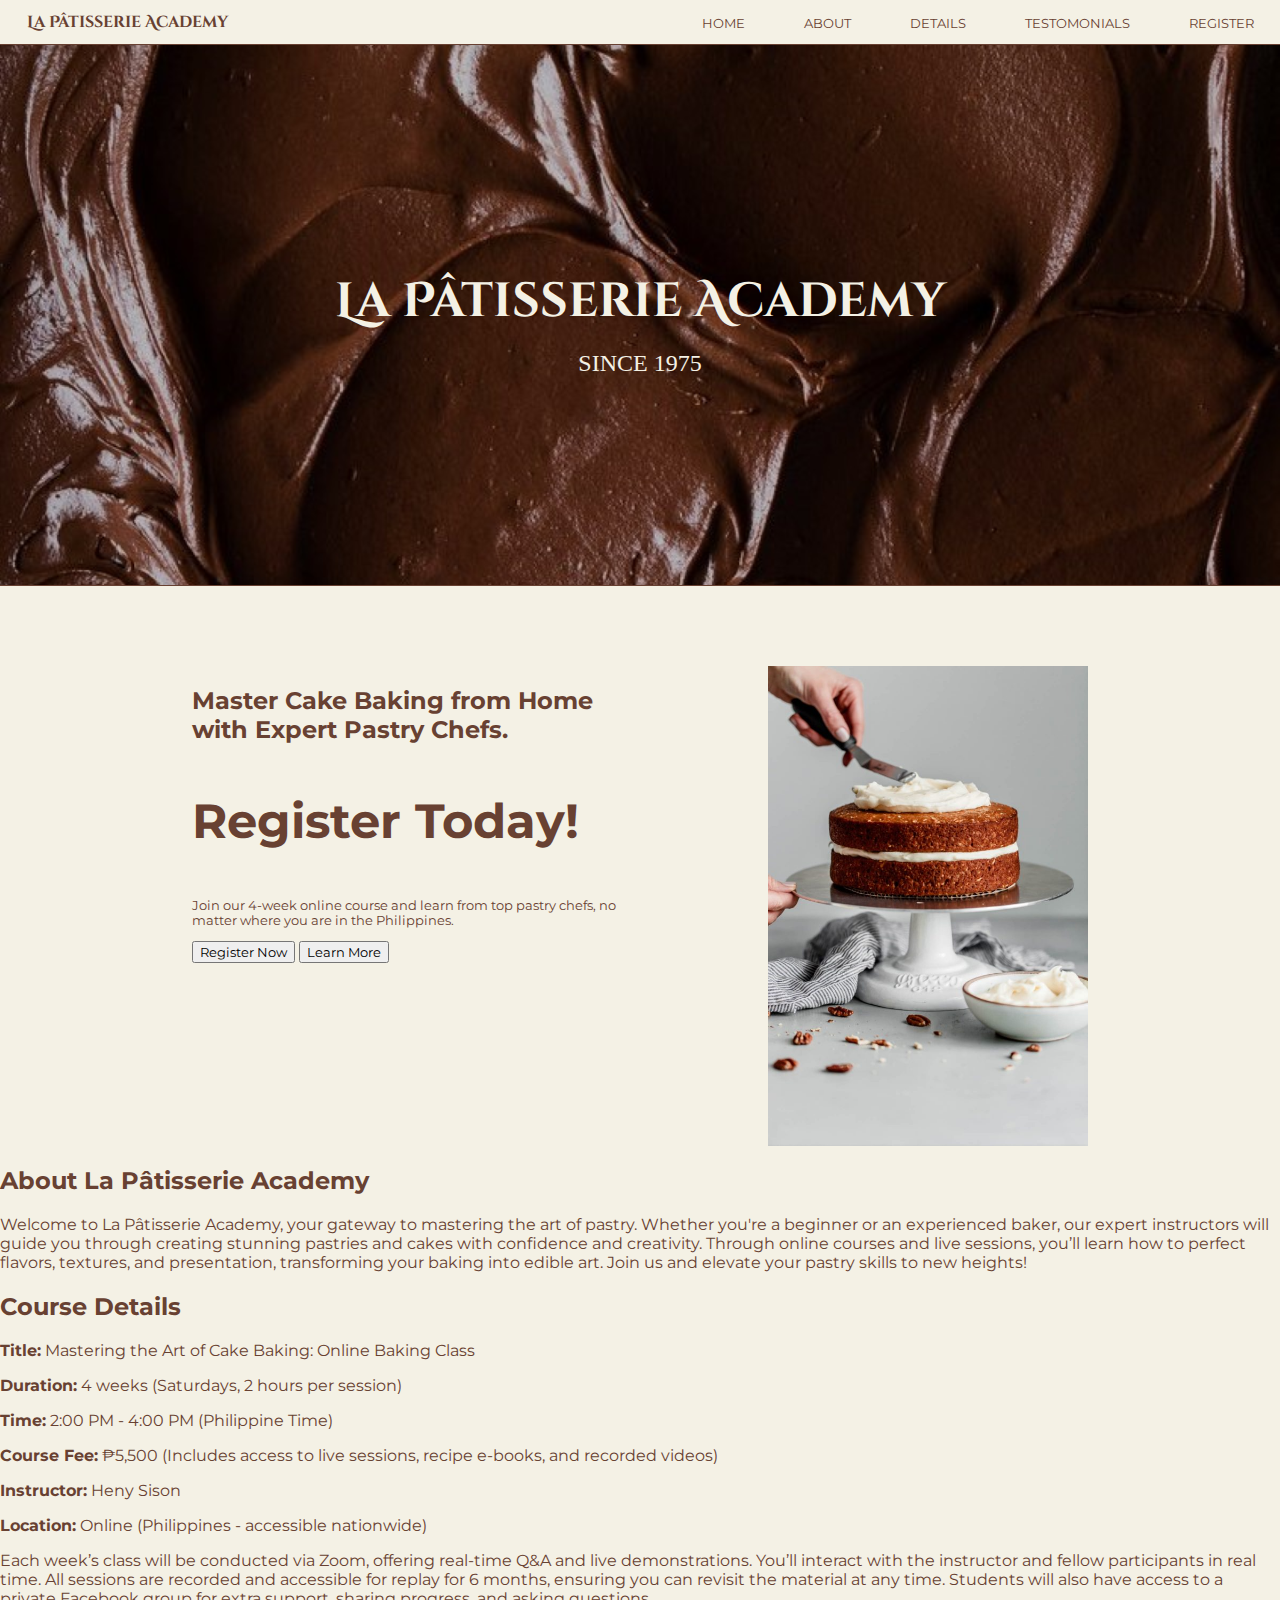
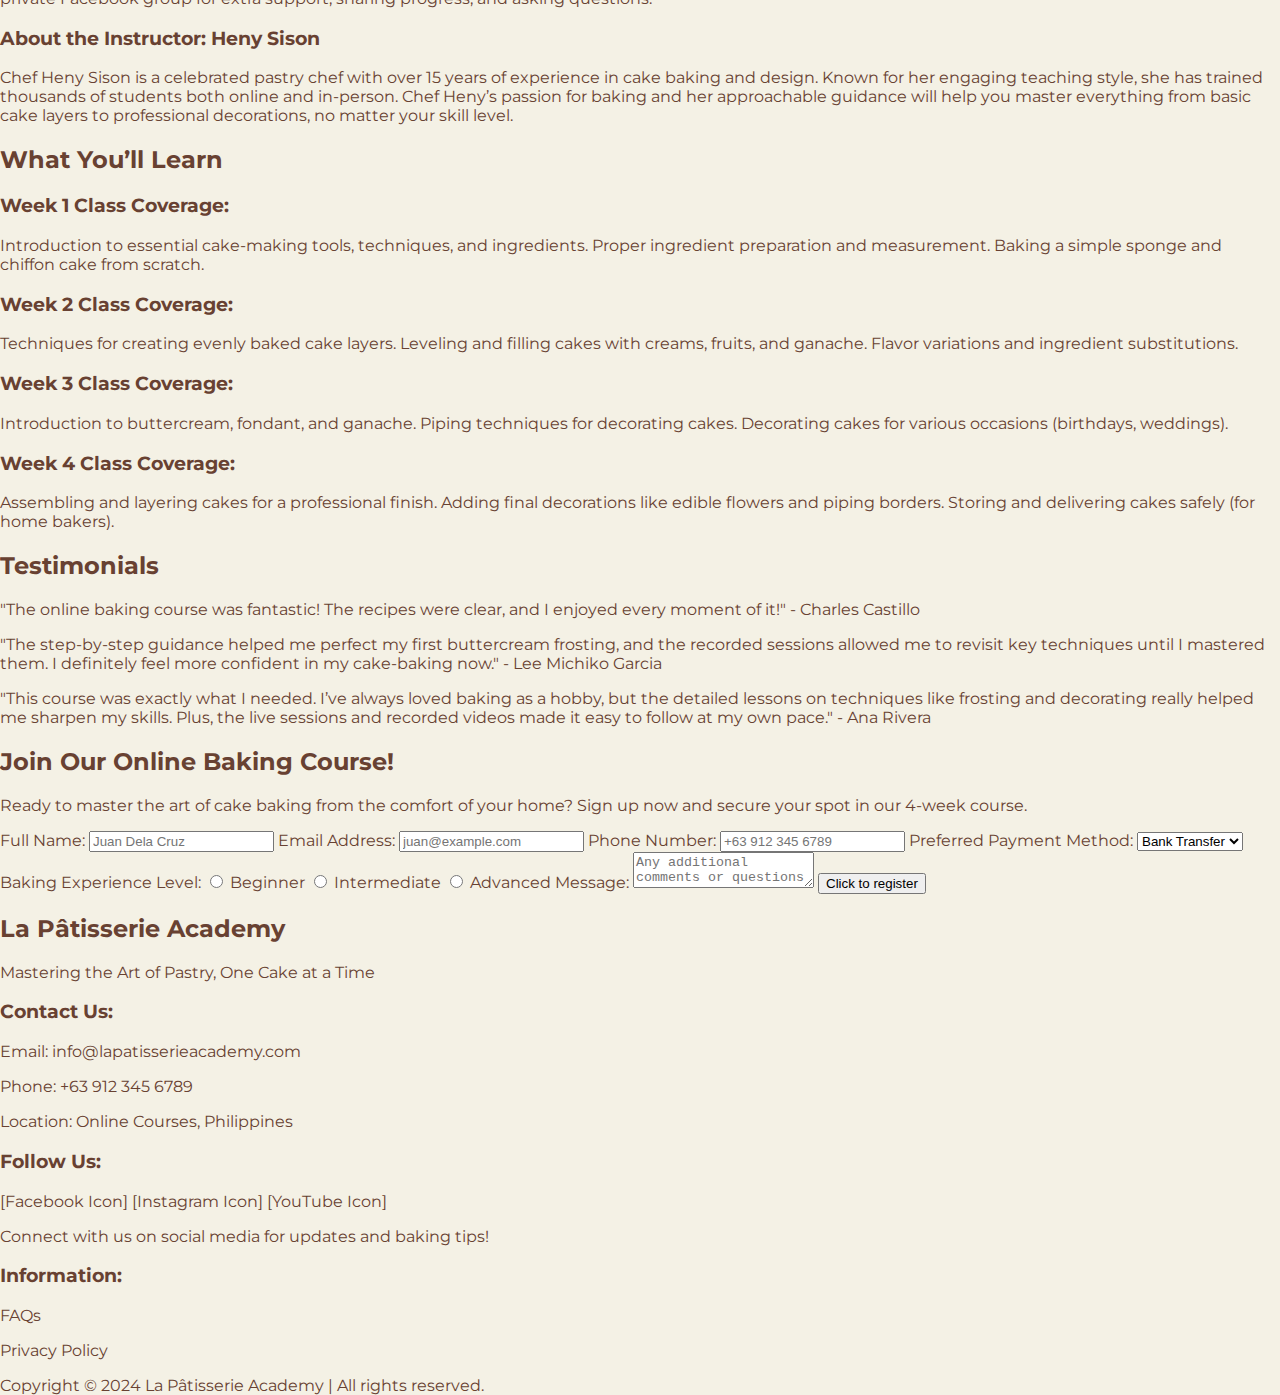
==== index.html @ eede796d "first draft" ====
<!DOCTYPE html>
<html lang="en">
<head>
    <meta charset="UTF-8">
    <meta name="viewport" content="width=device-width, initial-scale=1.0">
    <title>La Pâtisserie Academy - Online Baking Course</title>
    <link rel="preload" href="styles.css" as="style" onload="this.onload=null;this.rel='stylesheet'">
    <link href="https://fonts.googleapis.com/css2?family=Cinzel+Decorative:wght@400;700;900&family=Montserrat:ital,wght@0,100..900;1,100..900&family=Playfair:ital,opsz,wght@0,5..1200,300..900;1,5..1200,300..900&display=swap" rel="stylesheet"></head>
<body>
    
    <div class="nav-section">
        <a id="logo" href="#home" class="cinzel">La Pâtisserie Academy</a>
        <nav class="navbar">
            <a href="#home">HOME</a>
            <a href="#about">ABOUT</a>
            <a href="#details">DETAILS</a>
            <a href="#testimonials">TESTOMONIALS</a>
            <a href="#register">REGISTER</a>
    </div>
    <section>
        <div class="intro">
            <h1 class="cinzel">La Pâtisserie Academy</h1>
            <p>SINCE 1975</p>
        </div>
        <div class="hero-section">
            <div class="hero-section-left">
                <h2>Master Cake Baking from Home with Expert Pastry Chefs.</h2>
                <h3>Register Today!</h3>
                <p>Join our 4-week online course and learn from top pastry chefs, no matter where you are in the Philippines.</p>
                <button>Register Now</button>
                <button>Learn More</button>
            </div>
            <img src="images/hero-img2.jpg" alt="Picture of a Cake">
        </div>
        <div>
            <h2>About La Pâtisserie Academy</h2>
            <p>Welcome to La Pâtisserie Academy, your gateway to mastering the art of pastry. Whether you're a beginner or an experienced baker, our expert instructors will guide you through creating stunning pastries and cakes with confidence and creativity. Through online courses and live sessions, you’ll learn how to perfect flavors, textures, and presentation, transforming your baking into edible art. Join us and elevate your pastry skills to new heights!</p>
        </div>
        <div>
            <h2>Course Details</h2>
            <p><strong>Title:</strong> Mastering the Art of Cake Baking: Online Baking Class</p>
            <p><strong>Duration:</strong> 4 weeks (Saturdays, 2 hours per session)</p>
            <p><strong>Time:</strong> 2:00 PM - 4:00 PM (Philippine Time)</p>
            <p><strong>Course Fee:</strong> ₱5,500 (Includes access to live sessions, recipe e-books, and recorded videos)</p>
            <p><strong>Instructor:</strong> Heny Sison</p>
            <p><strong>Location:</strong> Online (Philippines - accessible nationwide)</p>
            <p>Each week’s class will be conducted via Zoom, offering real-time Q&A and live demonstrations. You’ll interact with the instructor and fellow participants in real time. All sessions are recorded and accessible for replay for 6 months, ensuring you can revisit the material at any time. Students will also have access to a private Facebook group for extra support, sharing progress, and asking questions.</p>
        </div>
        <div>
            <h3>About the Instructor: Heny Sison</h3>
            <p>Chef Heny Sison is a celebrated pastry chef with over 15 years of experience in cake baking and design. Known for her engaging teaching style, she has trained thousands of students both online and in-person. Chef Heny’s passion for baking and her approachable guidance will help you master everything from basic cake layers to professional decorations, no matter your skill level.</p>
        </div>
        <div>
            <h2>What You’ll Learn</h2>
        </div>
        <div>
            <h3>Week 1 Class Coverage:</h3>
            <p>Introduction to essential cake-making tools, techniques, and ingredients. Proper ingredient preparation and measurement. Baking a simple sponge and chiffon cake from scratch.</p>
        </div>
        <div>
            <h3>Week 2 Class Coverage:</h3>
            <p>Techniques for creating evenly baked cake layers. Leveling and filling cakes with creams, fruits, and ganache. Flavor variations and ingredient substitutions.</p>
        </div>
        <div>
            <h3>Week 3 Class Coverage:</h3>
            <p>Introduction to buttercream, fondant, and ganache. Piping techniques for decorating cakes. Decorating cakes for various occasions (birthdays, weddings).</p>
        </div>
        <div>
            <h3>Week 4 Class Coverage:</h3>
            <p>Assembling and layering cakes for a professional finish. Adding final decorations like edible flowers and piping borders. Storing and delivering cakes safely (for home bakers).</p>
        </div>
        <div>
            <h2>Testimonials</h2>
        </div>
        <div>
            <p>"The online baking course was fantastic! The recipes were clear, and I enjoyed every moment of it!" - Charles Castillo</p>
        </div>
            
        <div>
            <p>"The step-by-step guidance helped me perfect my first buttercream frosting, and the recorded sessions allowed me to revisit key techniques until I mastered them. I definitely feel more confident in my cake-baking now." - Lee Michiko Garcia</p>
        </div>
        <div>
            <p>"This course was exactly what I needed. I’ve always loved baking as a hobby, but the detailed lessons on techniques like frosting and decorating really helped me sharpen my skills. Plus, the live sessions and recorded videos made it easy to follow at my own pace." - Ana Rivera</p>
        </div>
        <div>
            <h2>Join Our Online Baking Course!</h2>
            <p>Ready to master the art of cake baking from the comfort of your home? Sign up now and secure your spot in our 4-week course.</p>
        </div>
        <div>
            <label for="fullname">Full Name:</label>
            <input type="text" id="fullname" placeholder="Juan Dela Cruz" />
            <label for="email">Email Address:</label>
            <input type="email" id="email" placeholder="juan@example.com" />
            <label for="phone">Phone Number:</label>
            <input type="tel" id="phone" placeholder="+63 912 345 6789" />
            <label for="payment-method">Preferred Payment Method:</label>
            <select id="payment-method">
                <option>Bank Transfer</option>
                <option>PayPal</option>
                <option>GCash</option>
                <option>Credit Card</option>
            </select>
            <label>Baking Experience Level:</label>
            <input type="radio" id="beginner" name="experience" value="Beginner" /> 
            <label for="beginner">Beginner</label>
            <input type="radio" id="intermediate" name="experience" value="Intermediate" /> 
            <label for="intermediate">Intermediate</label>
            <input type="radio" id="advanced" name="experience" value="Advanced" /> 
            <label for="advanced">Advanced</label>
            <label for="message">Message:</label>
            <textarea id="message" placeholder="Any additional comments or questions"></textarea>
            <button type="submit">Click to register</button>
        </div>
        <div>
            <h2>La Pâtisserie Academy</h2>
            <p>Mastering the Art of Pastry, One Cake at a Time</p>
            <h3>Contact Us:</h3>
            <p>Email: info@lapatisserieacademy.com</p>
            <p>Phone: +63 912 345 6789</p>
            <p>Location: Online Courses, Philippines</p>
        </div>
        <div>
            <h3>Follow Us:</h3>
            <p>[Facebook Icon] [Instagram Icon] [YouTube Icon]</p>
            <p>Connect with us on social media for updates and baking tips!</p>
        </div>
        <div>
            <h3>Information:</h3>
            <p>FAQs</p>
            <p>Privacy Policy</p>
        </div>
    </section>

    <div>Copyright © 2024 La Pâtisserie Academy | All rights reserved.</div>
</body>
</html>
---- styles.css ----
body{
    margin: 0px;
    background-color: #f4f1e5;
    color: #684132;
    font-family: "montserrat";
}

.cinzel {
    font-family: "cinzel decorative";
}
.nav-section {
    position: sticky;
    top: 0; /* This makes it stick to the top */
    display: flex;
    justify-content: space-between; /* This ensures the logo and links are spaced out */
    align-items: center;
    padding: 10px 20px;
    background-color: #f4f1e5; /* Adjust according to your design */
    flex-wrap: nowrap;
    border-bottom: solid 1.5px #684132;
    margin: 0;
    padding: 0.7rem;
}
#logo{
    font-weight: bold;
    padding-left: 1rem;
    text-decoration: none;
    color:#684132
};
/* Navigation Bar Styling */
.navbar {
    display: flex;
    list-style: none;
    flex: 1; 
    justify-content: flex-end; /*Push the links to the right */    
}
.navbar a {
    position: relative;
    text-decoration: none;
    color: #684132; 
    margin: 0 15px; /* Space between the items */
    font-weight: normal;
    margin-left: 40px;
    font-size: 0.8rem;
}
/* Navigation Bar Animation*/
.navbar a::before {
    content: '';
    position: absolute;
    top: 100%;
    left: 0;
    width: 0;
    height: 1.5px;
    background: #684132;
    transition: 0.3s;
}
.navbar a:hover::before {
    width: 100%;
}

/*Hero Section*/
.intro{
    display: flex;
    background-image: url(images/cake-icing-bg.png);
    flex-direction: row;
    justify-content: space-around;
    padding: 13rem;
    flex-wrap: wrap;
    border-bottom: solid 1.5px #684132;
}

.intro h1{
    font-size: 3rem;
    color:#f4f1e5;
    padding: 1rem;
    margin: 0px;   
    text-align: center;
}


.intro p{
    color:#f4f1e5;
    font-size: 1.5rem;
    margin: 0px;
    font-family: "playfair display";
    flex-basis: 100%;
    text-align: center;
    flex-wrap: wrap;
}

.hero-section{
    display:flex;
    padding-right: 12rem;
    padding-left: 12rem;
    flex-direction: row;
    padding-top: 5rem;
    justify-content: space-between; 
}

.hero-section img{
    width: 25vw;
}

.hero-section-left{
    width: 35vw;
}

.hero-section-left h3{
    font-size: 3rem;
    font-weight: bold;
}

.hero-section-left p{
    font-size: 0.8rem;
}

.hero-section-left button{
    font-family: "montserrat";
}
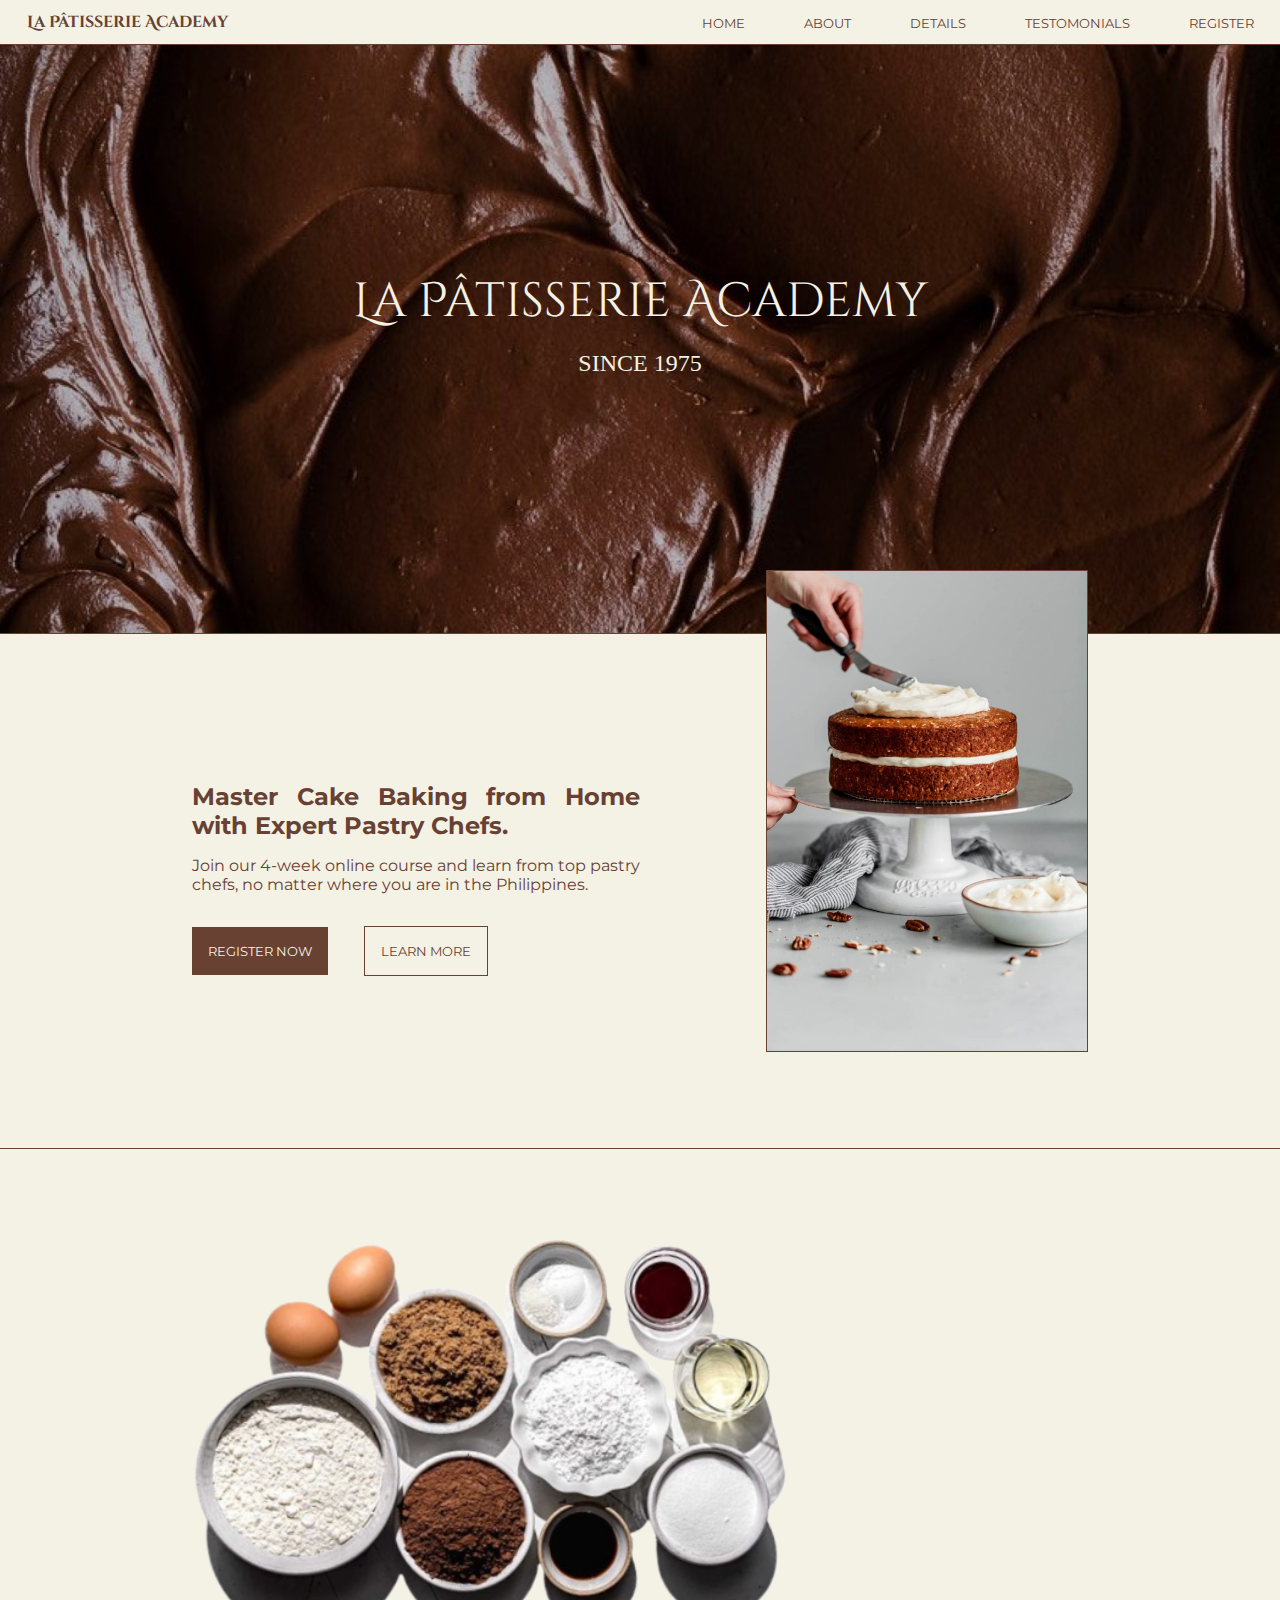
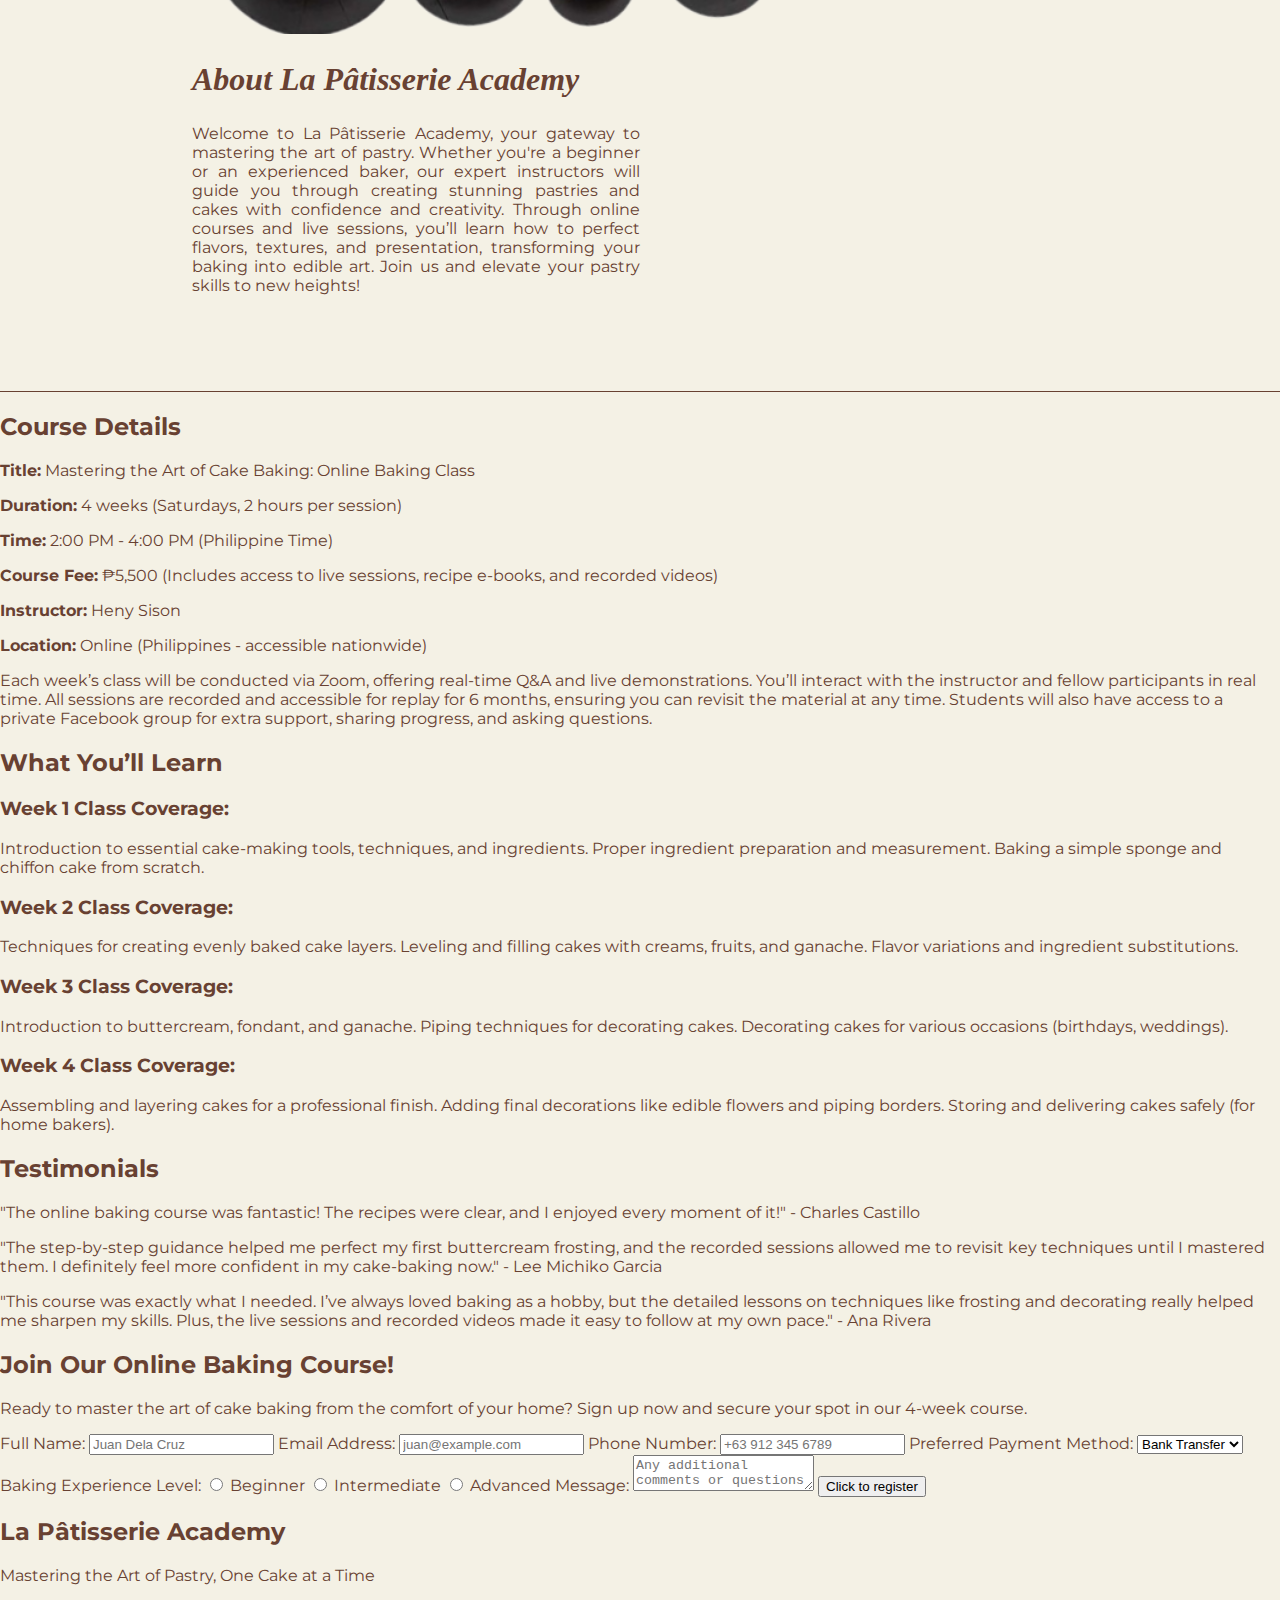
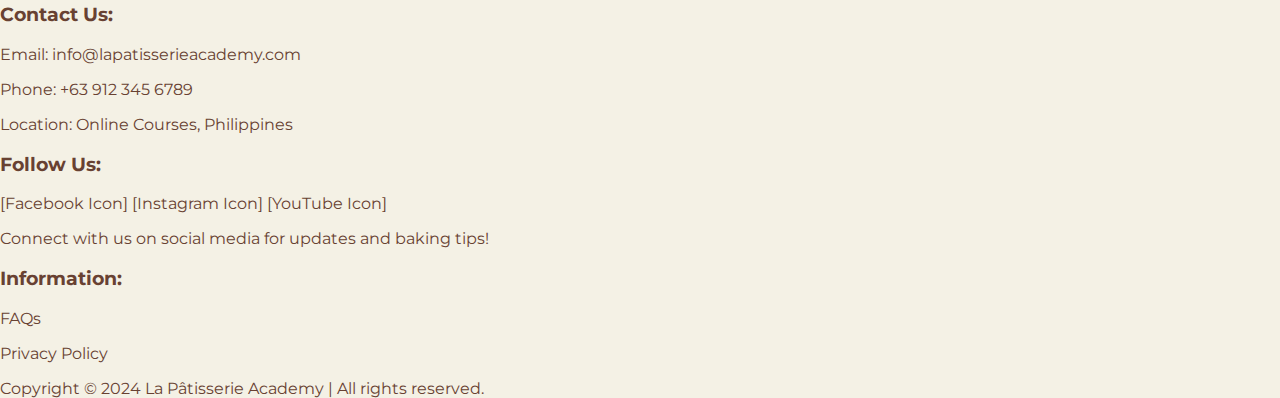
==== commit 32cc61c6: "Saving current progress" ====
--- a/index.html
+++ b/index.html
@@ -25,16 +25,18 @@
         <div class="hero-section">
             <div class="hero-section-left">
                 <h2>Master Cake Baking from Home with Expert Pastry Chefs.</h2>
-                <h3>Register Today!</h3>
                 <p>Join our 4-week online course and learn from top pastry chefs, no matter where you are in the Philippines.</p>
-                <button>Register Now</button>
-                <button>Learn More</button>
+                <button id="register-button">REGISTER NOW</button>
+                <button id="learn-more-button">LEARN MORE</button>
             </div>
             <img src="images/hero-img2.jpg" alt="Picture of a Cake">
         </div>
-        <div>
-            <h2>About La Pâtisserie Academy</h2>
-            <p>Welcome to La Pâtisserie Academy, your gateway to mastering the art of pastry. Whether you're a beginner or an experienced baker, our expert instructors will guide you through creating stunning pastries and cakes with confidence and creativity. Through online courses and live sessions, you’ll learn how to perfect flavors, textures, and presentation, transforming your baking into edible art. Join us and elevate your pastry skills to new heights!</p>
+        <div class="about-section">
+            <div class="about-section-right">
+                <h2>About La Pâtisserie Academy</h2>
+                <p>Welcome to La Pâtisserie Academy, your gateway to mastering the art of pastry. Whether you're a beginner or an experienced baker, our expert instructors will guide you through creating stunning pastries and cakes with confidence and creativity. Through online courses and live sessions, you’ll learn how to perfect flavors, textures, and presentation, transforming your baking into edible art. Join us and elevate your pastry skills to new heights!</p>
+            </div>
+            <img src="images/about-section-rm-bg.png">
         </div>
         <div>
             <h2>Course Details</h2>
@@ -46,10 +48,7 @@
             <p><strong>Location:</strong> Online (Philippines - accessible nationwide)</p>
             <p>Each week’s class will be conducted via Zoom, offering real-time Q&A and live demonstrations. You’ll interact with the instructor and fellow participants in real time. All sessions are recorded and accessible for replay for 6 months, ensuring you can revisit the material at any time. Students will also have access to a private Facebook group for extra support, sharing progress, and asking questions.</p>
         </div>
-        <div>
-            <h3>About the Instructor: Heny Sison</h3>
-            <p>Chef Heny Sison is a celebrated pastry chef with over 15 years of experience in cake baking and design. Known for her engaging teaching style, she has trained thousands of students both online and in-person. Chef Heny’s passion for baking and her approachable guidance will help you master everything from basic cake layers to professional decorations, no matter your skill level.</p>
-        </div>
+
         <div>
             <h2>What You’ll Learn</h2>
         </div>
--- a/styles.css
+++ b/styles.css
@@ -7,6 +7,7 @@
 
 .cinzel {
     font-family: "cinzel decorative";
+    font-weight: normal;
 }
 .nav-section {
     position: sticky;
@@ -50,7 +51,7 @@
     top: 100%;
     left: 0;
     width: 0;
-    height: 1.5px;
+    height: 1px;
     background: #684132;
     transition: 0.3s;
 }
@@ -64,7 +65,10 @@
     background-image: url(images/cake-icing-bg.png);
     flex-direction: row;
     justify-content: space-around;
-    padding: 13rem;
+    padding-top: 13rem;
+    padding-right: 13rem;
+    padding-left: 13rem;
+    padding-bottom: 16rem;
     flex-wrap: wrap;
     border-bottom: solid 1.5px #684132;
 }
@@ -92,32 +96,90 @@
     display:flex;
     padding-right: 12rem;
     padding-left: 12rem;
+    padding-bottom: 6rem;
     flex-direction: row;
-    padding-top: 5rem;
+    padding-top: 8rem;
     justify-content: space-between; 
+    text-align: justify;
 }
 
 .hero-section img{
     width: 25vw;
+    margin-top: -12rem;
+    border: solid 1.5px #684132;
 }
 
 .hero-section-left{
     width: 35vw;
+    justify-items: space-between;
 }
 
-.hero-section-left h3{
-    font-size: 3rem;
-    font-weight: bold;
+.hero-section-left h2{
+    margin-bottom: 1rem;
 }
 
 .hero-section-left p{
-    font-size: 0.8rem;
+    font-size: 1rem;
+    margin-bottom: 2rem;
 }
 
 .hero-section-left button{
     font-family: "montserrat";
+    margin-right: 2rem;
+}
+
+#register-button{
+    padding: 1rem;
+    background-color:#684132;
+    color:#f4f1e5;
+    border: none;
+}
+
+#learn-more-button{
+    padding: 1rem;
+    background-color:#f4f1e5;
+    color:#684132;
+    border: solid 1.5px #684132;
+}
+
+.about-section{
+    display: flex;
+    flex-direction: row;
+    flex-wrap: wrap;
+    justify-content: space-between;
+    padding-right:12rem;
+    padding-left:12rem;
+    padding-top: 5rem;
+    padding-bottom: 5rem;
+    border-top: solid 1.5px #684132;
+    border-bottom: solid 1.5px #684132;
+}
+
+.about-section-right{
+    text-align: justify;
+    order: 3;
+    flex-basis: 50%;
 }
 
 
+.about-section h2{
+   font-family: "playfair display";
+   font-size: 2rem;
+   font-weight: bold;
+   font-style: italic;
+   text-align: left;
+}
+
+.about-section img{
+    height: 45vh;
+    flex-basis: 30%;
+
+}
 
 
+.about-section-right{
+    flex-direction: rows;
+    justify-content: space-around;
+}
+
+
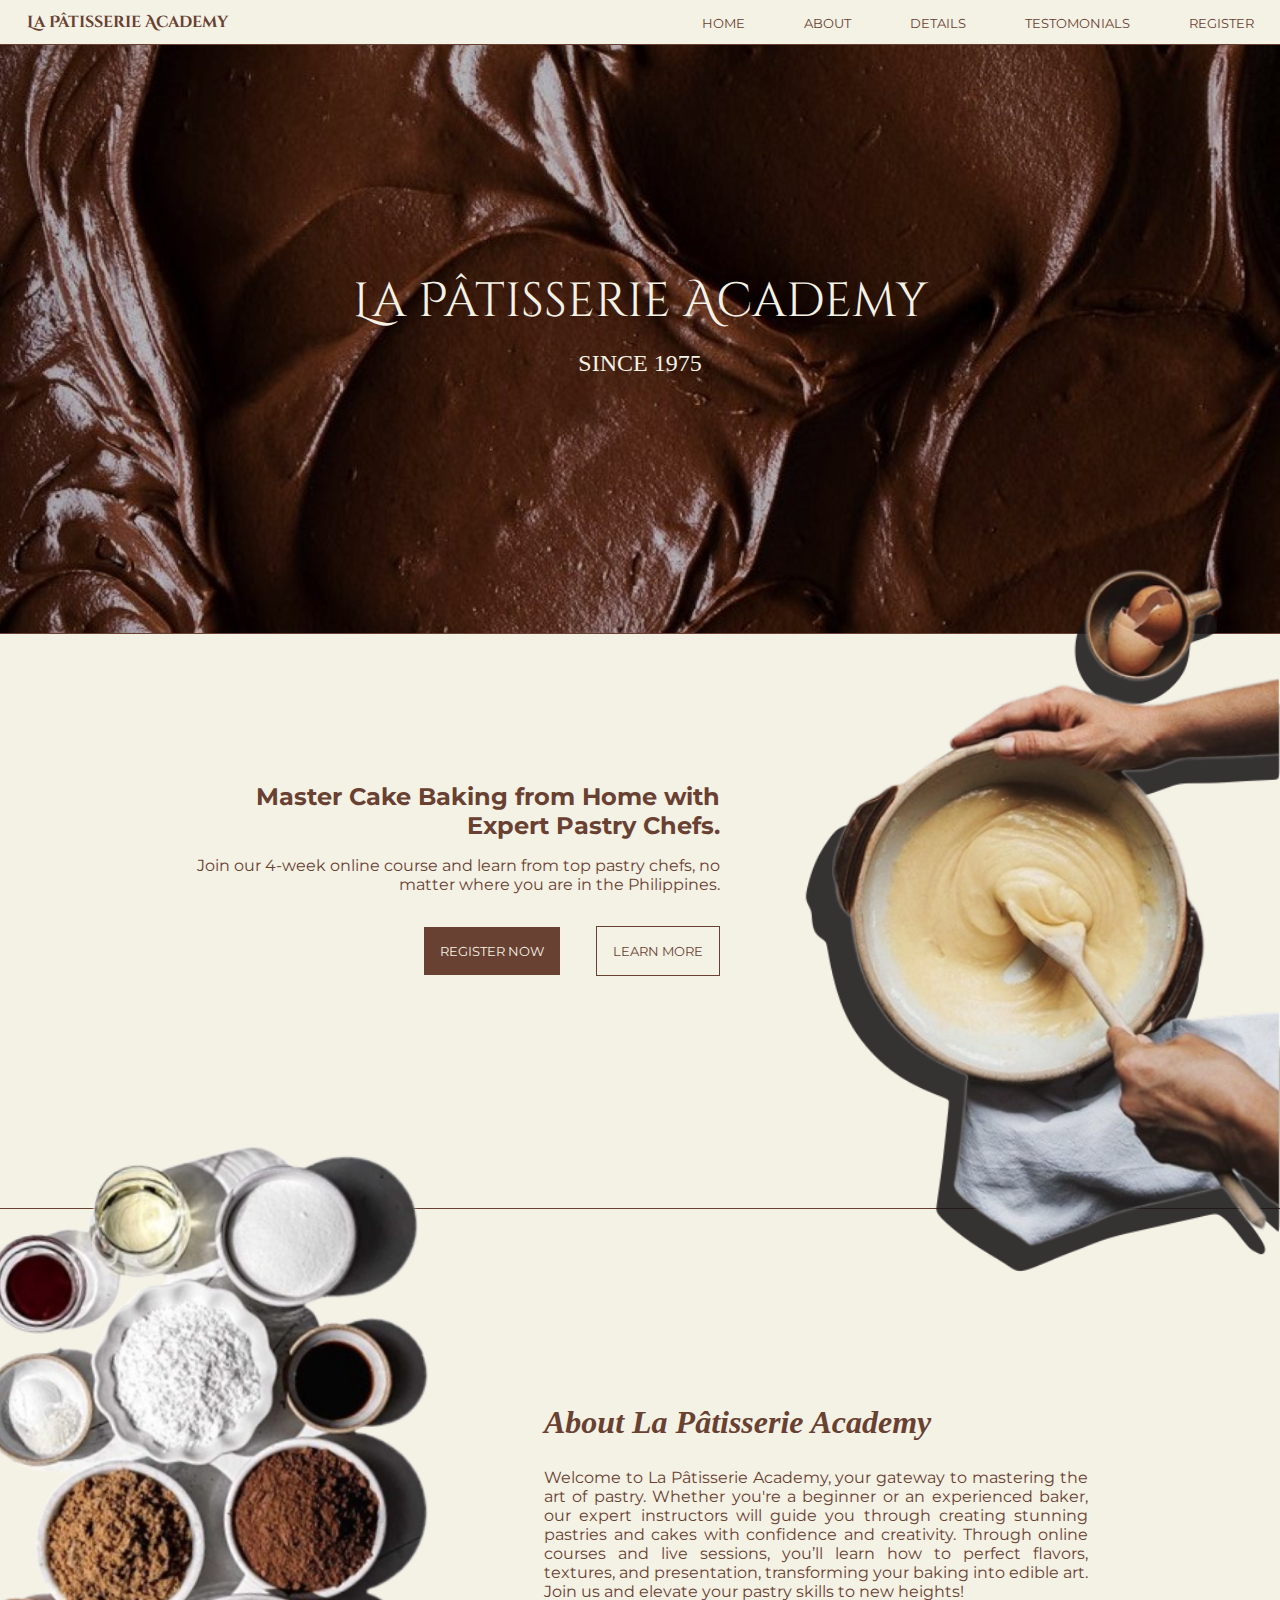
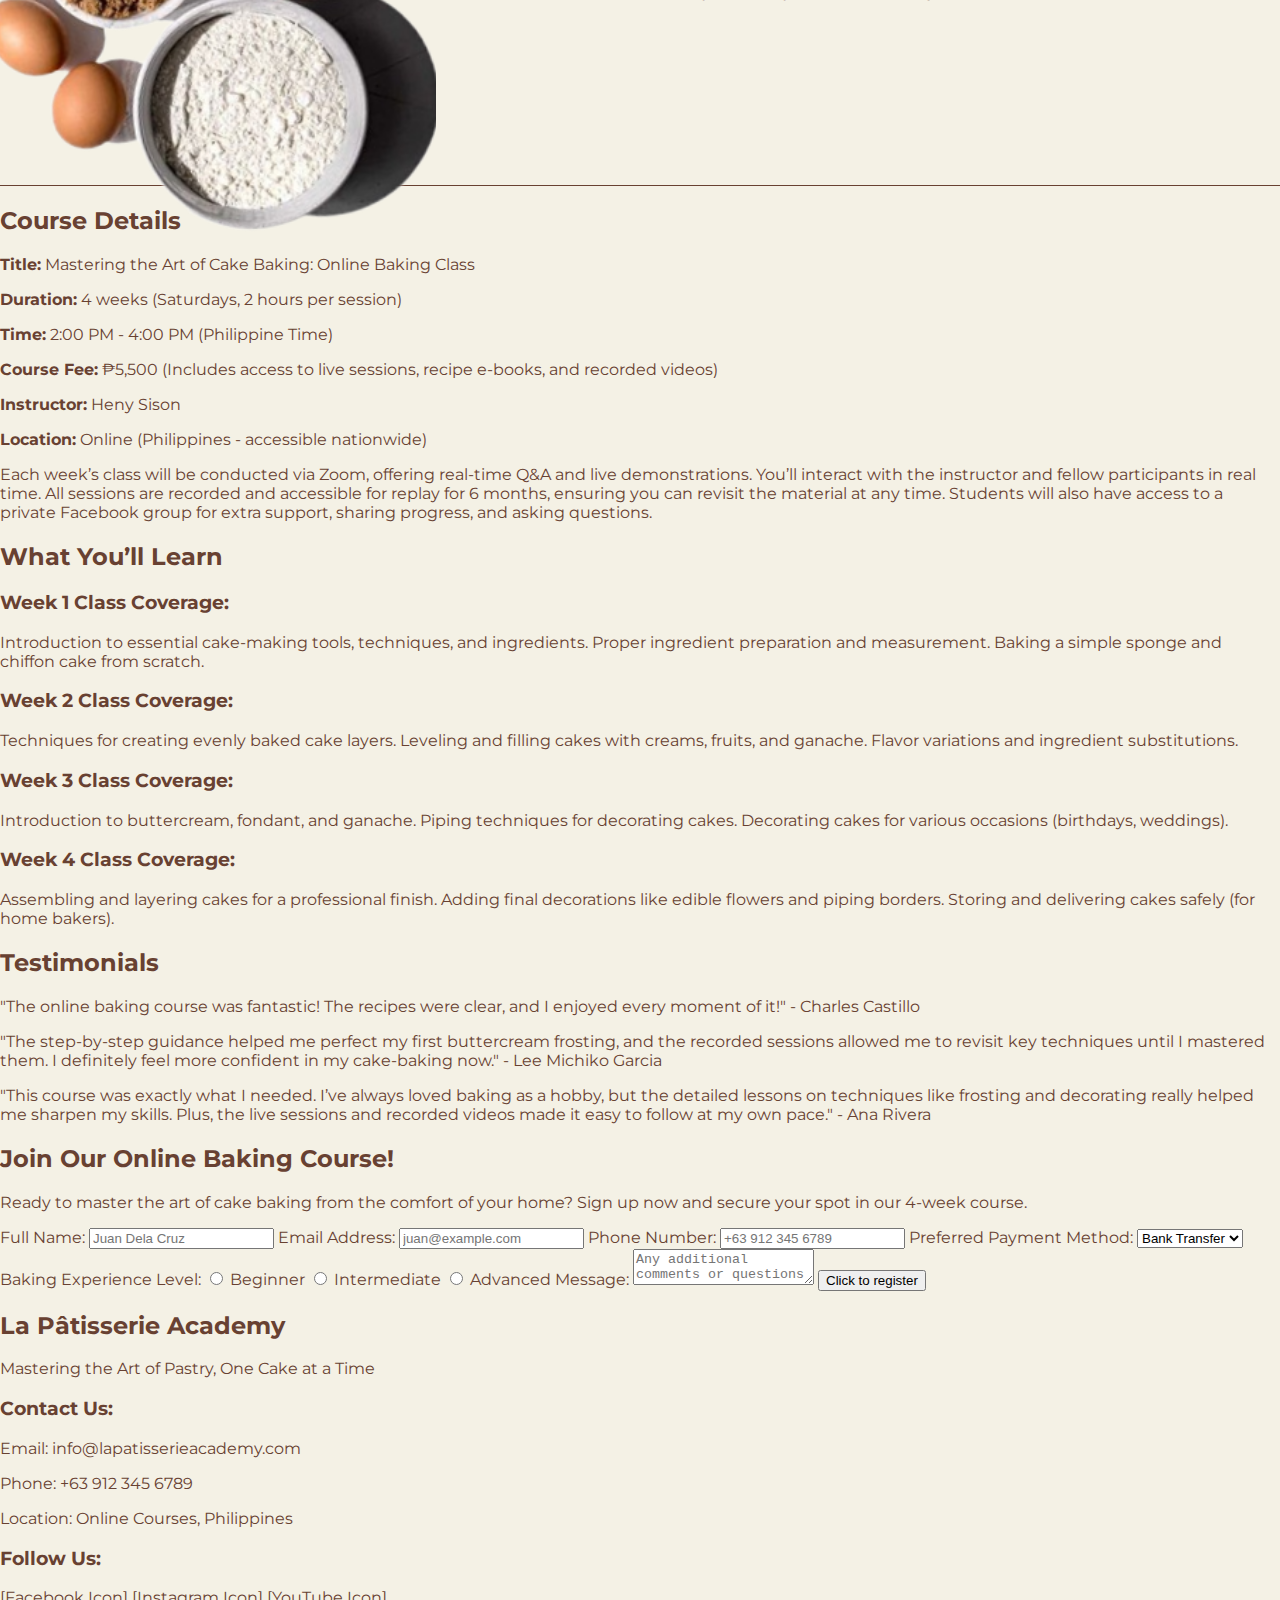
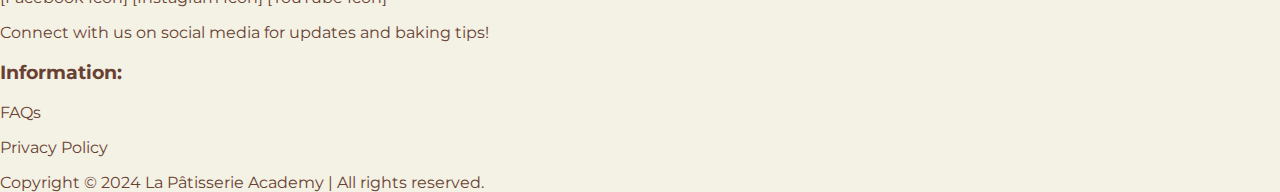
==== commit 984b3b77: "About Section done" ====
--- a/index.html
+++ b/index.html
@@ -4,7 +4,7 @@
     <meta charset="UTF-8">
     <meta name="viewport" content="width=device-width, initial-scale=1.0">
     <title>La Pâtisserie Academy - Online Baking Course</title>
-    <link rel="preload" href="styles.css" as="style" onload="this.onload=null;this.rel='stylesheet'">
+    <link rel="stylesheet" href="styles.css">
     <link href="https://fonts.googleapis.com/css2?family=Cinzel+Decorative:wght@400;700;900&family=Montserrat:ital,wght@0,100..900;1,100..900&family=Playfair:ital,opsz,wght@0,5..1200,300..900;1,5..1200,300..900&display=swap" rel="stylesheet"></head>
 <body>
     
@@ -29,16 +29,16 @@
                 <button id="register-button">REGISTER NOW</button>
                 <button id="learn-more-button">LEARN MORE</button>
             </div>
-            <img src="images/hero-img2.jpg" alt="Picture of a Cake">
+            <img src="images/hero-img-trial.png" alt="Picture of cake-making">
         </div>
         <div class="about-section">
+            <img src="images/about-section-rm-bg.png" alt="Photo of Baking materials">
             <div class="about-section-right">
                 <h2>About La Pâtisserie Academy</h2>
                 <p>Welcome to La Pâtisserie Academy, your gateway to mastering the art of pastry. Whether you're a beginner or an experienced baker, our expert instructors will guide you through creating stunning pastries and cakes with confidence and creativity. Through online courses and live sessions, you’ll learn how to perfect flavors, textures, and presentation, transforming your baking into edible art. Join us and elevate your pastry skills to new heights!</p>
             </div>
-            <img src="images/about-section-rm-bg.png">
         </div>
-        <div>
+        <div class=".course-details">
             <h2>Course Details</h2>
             <p><strong>Title:</strong> Mastering the Art of Cake Baking: Online Baking Class</p>
             <p><strong>Duration:</strong> 4 weeks (Saturdays, 2 hours per session)</p>
@@ -85,7 +85,7 @@
             <h2>Join Our Online Baking Course!</h2>
             <p>Ready to master the art of cake baking from the comfort of your home? Sign up now and secure your spot in our 4-week course.</p>
         </div>
-        <div>
+        <div class="">
             <label for="fullname">Full Name:</label>
             <input type="text" id="fullname" placeholder="Juan Dela Cruz" />
             <label for="email">Email Address:</label>
--- a/styles.css
+++ b/styles.css
@@ -11,12 +11,12 @@
 }
 .nav-section {
     position: sticky;
-    top: 0; /* This makes it stick to the top */
+    top: 0; 
     display: flex;
-    justify-content: space-between; /* This ensures the logo and links are spaced out */
+    justify-content: space-between; 
     align-items: center;
     padding: 10px 20px;
-    background-color: #f4f1e5; /* Adjust according to your design */
+    background-color: #f4f1e5;
     flex-wrap: nowrap;
     border-bottom: solid 1.5px #684132;
     margin: 0;
@@ -33,7 +33,7 @@
     display: flex;
     list-style: none;
     flex: 1; 
-    justify-content: flex-end; /*Push the links to the right */    
+    justify-content: flex-end;  
 }
 .navbar a {
     position: relative;
@@ -94,24 +94,27 @@
 
 .hero-section{
     display:flex;
-    padding-right: 12rem;
     padding-left: 12rem;
     padding-bottom: 6rem;
     flex-direction: row;
     padding-top: 8rem;
-    justify-content: space-between; 
-    text-align: justify;
+    justify-content: space-between;
+    text-align: right;
+    
 }
 
 .hero-section img{
-    width: 25vw;
-    margin-top: -12rem;
-    border: solid 1.5px #684132;
+    width: 50vw;
+    margin-top: -18rem;
+    flex-basis: 50%;
+    margin-bottom: -10rem;
 }
 
 .hero-section-left{
     width: 35vw;
     justify-items: space-between;
+    flex-basis: 50%;
+    padding-right: 2rem;
 }
 
 .hero-section-left h2{
@@ -125,7 +128,7 @@
 
 .hero-section-left button{
     font-family: "montserrat";
-    margin-right: 2rem;
+    margin-left: 2rem;
 }
 
 #register-button{
@@ -148,7 +151,6 @@
     flex-wrap: wrap;
     justify-content: space-between;
     padding-right:12rem;
-    padding-left:12rem;
     padding-top: 5rem;
     padding-bottom: 5rem;
     border-top: solid 1.5px #684132;
@@ -159,6 +161,7 @@
     text-align: justify;
     order: 3;
     flex-basis: 50%;
+    align-self: center;
 }
 
 
@@ -171,8 +174,12 @@
 }
 
 .about-section img{
-    height: 45vh;
+    height: 55vw;
     flex-basis: 30%;
+    margin-top: -10rem;
+    justify-content: flex-start;
+    margin-left: -2rem;
+    margin-bottom: -8rem;
 
 }
 
@@ -183,3 +190,7 @@
 }
 
 
+.course-details{
+    display:flex;
+
+}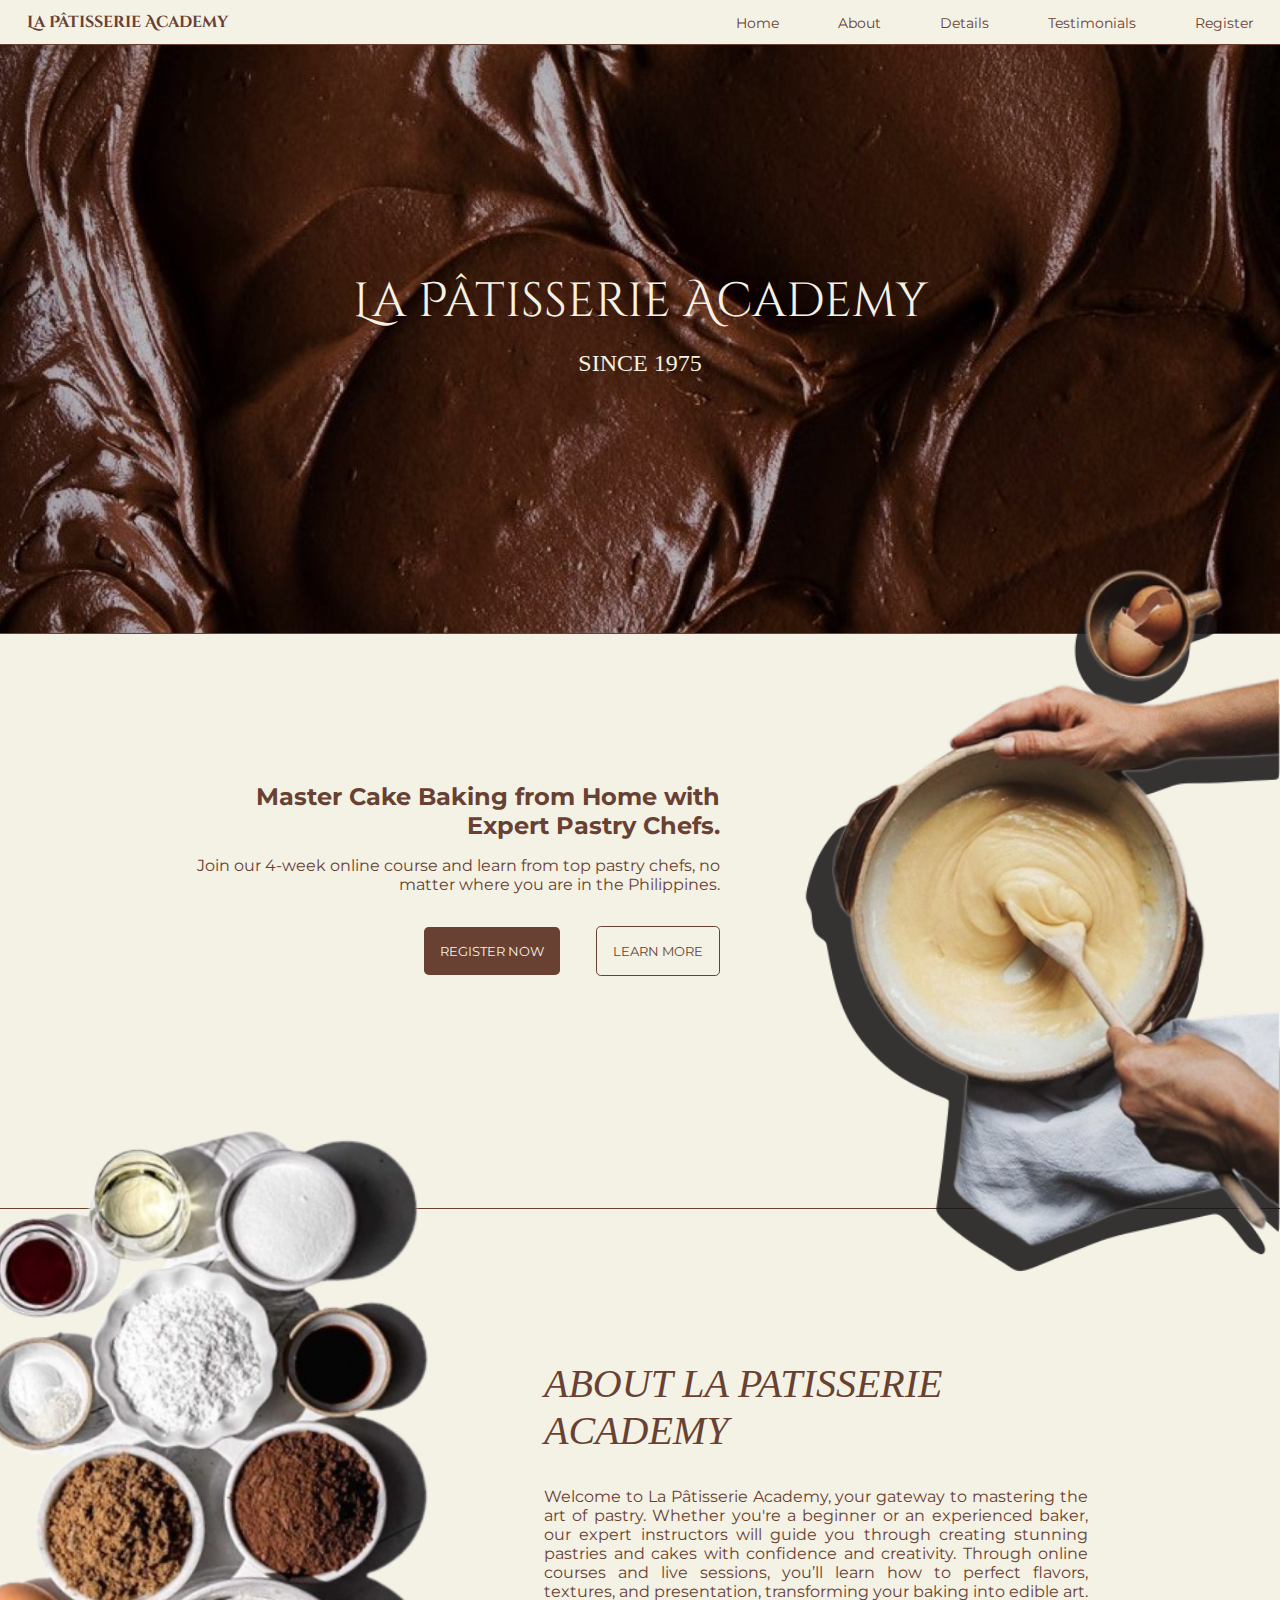
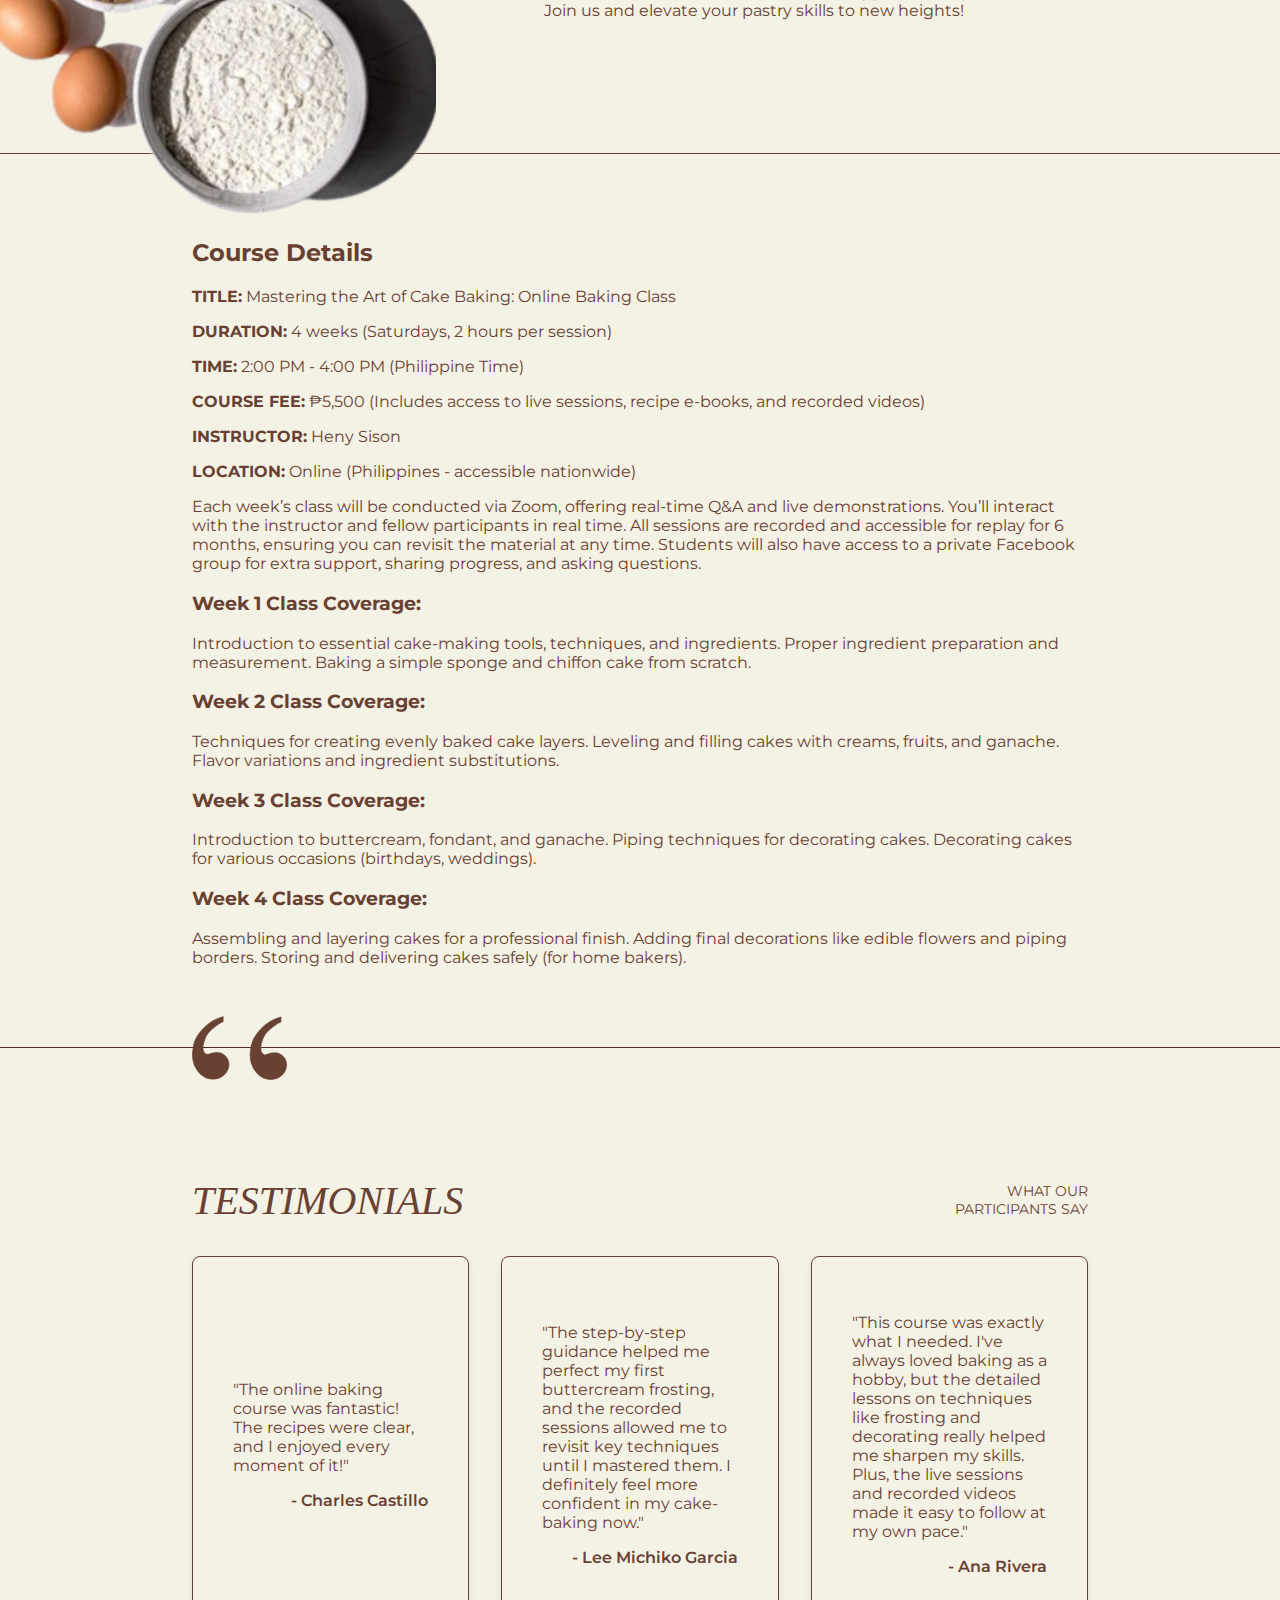
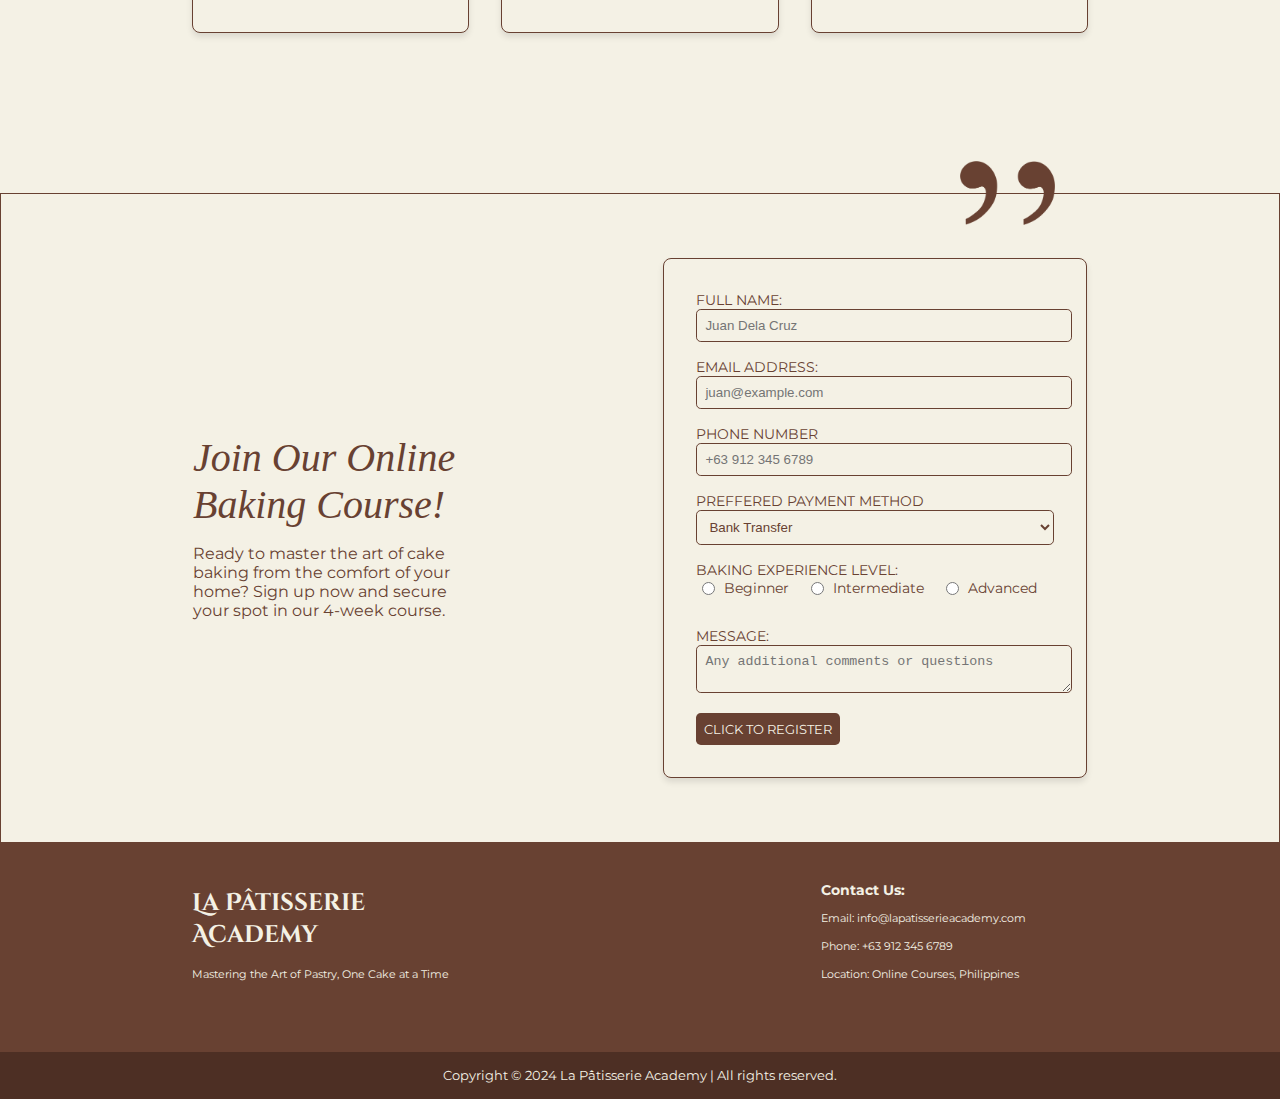
==== commit 99ed69da: "Testimonial & Footer Sections done" ====
--- a/index.html
+++ b/index.html
@@ -7,15 +7,16 @@
     <link rel="stylesheet" href="styles.css">
     <link href="https://fonts.googleapis.com/css2?family=Cinzel+Decorative:wght@400;700;900&family=Montserrat:ital,wght@0,100..900;1,100..900&family=Playfair:ital,opsz,wght@0,5..1200,300..900;1,5..1200,300..900&display=swap" rel="stylesheet"></head>
 <body>
-    
+
     <div class="nav-section">
         <a id="logo" href="#home" class="cinzel">La Pâtisserie Academy</a>
         <nav class="navbar">
-            <a href="#home">HOME</a>
-            <a href="#about">ABOUT</a>
-            <a href="#details">DETAILS</a>
-            <a href="#testimonials">TESTOMONIALS</a>
-            <a href="#register">REGISTER</a>
+            <a href="#home">Home</a>
+            <a href="#about">About</a>
+            <a href="#details">Details</a>
+            <a href="#testimonials">Testimonials</a>
+            <a href="#register">Register</a>
+        </div>
     </div>
     <section>
         <div class="intro">
@@ -34,102 +35,110 @@
         <div class="about-section">
             <img src="images/about-section-rm-bg.png" alt="Photo of Baking materials">
             <div class="about-section-right">
-                <h2>About La Pâtisserie Academy</h2>
+                <h2>ABOUT LA PATISSERIE ACADEMY</h2>
                 <p>Welcome to La Pâtisserie Academy, your gateway to mastering the art of pastry. Whether you're a beginner or an experienced baker, our expert instructors will guide you through creating stunning pastries and cakes with confidence and creativity. Through online courses and live sessions, you’ll learn how to perfect flavors, textures, and presentation, transforming your baking into edible art. Join us and elevate your pastry skills to new heights!</p>
             </div>
         </div>
-        <div class=".course-details">
+        <div class="course-details">
             <h2>Course Details</h2>
-            <p><strong>Title:</strong> Mastering the Art of Cake Baking: Online Baking Class</p>
-            <p><strong>Duration:</strong> 4 weeks (Saturdays, 2 hours per session)</p>
-            <p><strong>Time:</strong> 2:00 PM - 4:00 PM (Philippine Time)</p>
-            <p><strong>Course Fee:</strong> ₱5,500 (Includes access to live sessions, recipe e-books, and recorded videos)</p>
-            <p><strong>Instructor:</strong> Heny Sison</p>
-            <p><strong>Location:</strong> Online (Philippines - accessible nationwide)</p>
-            <p>Each week’s class will be conducted via Zoom, offering real-time Q&A and live demonstrations. You’ll interact with the instructor and fellow participants in real time. All sessions are recorded and accessible for replay for 6 months, ensuring you can revisit the material at any time. Students will also have access to a private Facebook group for extra support, sharing progress, and asking questions.</p>
+            <div class="course-details-right">
+                <div id="course-overview">
+                    <p><strong>TITLE:</strong> Mastering the Art of Cake Baking: Online Baking Class</p>
+                    <p><strong>DURATION:</strong> 4 weeks (Saturdays, 2 hours per session)</p>
+                    <p><strong>TIME:</strong> 2:00 PM - 4:00 PM (Philippine Time)</p>
+                    <p><strong>COURSE FEE:</strong> ₱5,500 (Includes access to live sessions, recipe e-books, and recorded videos)</p>
+                    <p><strong>INSTRUCTOR:</strong> Heny Sison</p>
+                    <p><strong>LOCATION:</strong> Online (Philippines - accessible nationwide)</p>
+                    <p>Each week’s class will be conducted via Zoom, offering real-time Q&A and live demonstrations. You’ll interact with the instructor and fellow participants in real time. All sessions are recorded and accessible for replay for 6 months, ensuring you can revisit the material at any time. Students will also have access to a private Facebook group for extra support, sharing progress, and asking questions.</p>
+                </div>
+                <div class="course-table-2">
+                    <h3>Week 1 Class Coverage:</h3>
+                    <p>Introduction to essential cake-making tools, techniques, and ingredients. Proper ingredient preparation and measurement. Baking a simple sponge and chiffon cake from scratch.</p>
+                </div class="course-table-3">
+                    <h3>Week 2 Class Coverage:</h3>
+                    <p>Techniques for creating evenly baked cake layers. Leveling and filling cakes with creams, fruits, and ganache. Flavor variations and ingredient substitutions.</p>
+                </div>
+                <div class="course-table-4">
+                    <h3>Week 3 Class Coverage:</h3>
+                    <p>Introduction to buttercream, fondant, and ganache. Piping techniques for decorating cakes. Decorating cakes for various occasions (birthdays, weddings).</p>
+                </div>
+                <div class="course-table-5">
+                    <h3>Week 4 Class Coverage:</h3>
+                    <p>Assembling and layering cakes for a professional finish. Adding final decorations like edible flowers and piping borders. Storing and delivering cakes safely (for home bakers).</p>
+                </div>
+            </div>
+        </div>    
+        <section class="testimonials-section">
+            <img id="quotation-1" src="images/quotation-1.png" alt="Quotation Mark">
+            <div id="testimonial-title">
+                <h2>TESTIMONIALS</h2>
+                <p> WHAT OUR <br>PARTICIPANTS SAY</p>
+            </div>
+            <div class="testimonials-container">
+                <div class="testimonial-card">
+                    <p class="testimonial-text">"The online baking course was fantastic! The recipes were clear, and I enjoyed every moment of it!"</p>
+                    <p class="testimonial-author">- Charles Castillo</p>
+                </div>
+                <div class="testimonial-card">
+                    <p class="testimonial-text">"The step-by-step guidance helped me perfect my first buttercream frosting, and the recorded sessions allowed me to revisit key techniques until I mastered them. I definitely feel more confident in my cake-baking now."</p>
+                    <p class="testimonial-author">- Lee Michiko Garcia</p>
+                </div>
+                <div class="testimonial-card">
+                    <p class="testimonial-text">"This course was exactly what I needed. I've always loved baking as a hobby, but the detailed lessons on techniques like frosting and decorating really helped me sharpen my skills. Plus, the live sessions and recorded videos made it easy to follow at my own pace."</p>
+                    <p class="testimonial-author">- Ana Rivera</p>
+                </div>
+            </div>
+            <img id="quotation-2" src="images/quotation-2.png" alt="Quotation Mark">
+        </section>
+        <div id="registration-section">
+            <div id="registration-section-left">
+              <h2>Join Our Online Baking Course!</h2>
+              <p>Ready to master the art of cake baking from the comfort of your home? Sign up now and secure your spot in our 4-week course.</p>
+            </div>
+            <div id="registration-section-form">
+                <label for="fullname">FULL NAME:</label>
+                <input type="text" id="fullname" placeholder="Juan Dela Cruz" />
+                <label for="email">EMAIL ADDRESS:</label>
+                <input type="email" id="email" placeholder="juan@example.com" />
+                <label for="phone">PHONE NUMBER</label>
+                <input type="tel" id="phone" placeholder="+63 912 345 6789" />
+                <label for="payment-method">PREFFERED PAYMENT METHOD</label>
+                <select id="payment-method">
+                    <option>Bank Transfer</option>
+                    <option>PayPal</option>
+                    <option>GCash</option>
+                    <option>Credit Card</option>
+                </select>
+                <label>BAKING EXPERIENCE LEVEL:</label>
+                <div class="radio-group">
+                    <input type="radio" id="beginner" name="experience" value="Beginner" />
+                    <label for="beginner">Beginner</label>
+                    <input type="radio" id="intermediate" name="experience" value="Intermediate" />
+                    <label for="intermediate">Intermediate</label>
+                    <input type="radio" id="advanced" name="experience" value="Advanced" />
+                    <label for="advanced">Advanced</label>
+                </div>
+                <label for="message">MESSAGE:</label>
+                <textarea id="message" placeholder="Any additional comments or questions"></textarea>
+                <button type="submit">CLICK TO REGISTER</button>
+            </div>
         </div>
-
-        <div>
-            <h2>What You’ll Learn</h2>
-        </div>
-        <div>
-            <h3>Week 1 Class Coverage:</h3>
-            <p>Introduction to essential cake-making tools, techniques, and ingredients. Proper ingredient preparation and measurement. Baking a simple sponge and chiffon cake from scratch.</p>
-        </div>
-        <div>
-            <h3>Week 2 Class Coverage:</h3>
-            <p>Techniques for creating evenly baked cake layers. Leveling and filling cakes with creams, fruits, and ganache. Flavor variations and ingredient substitutions.</p>
-        </div>
-        <div>
-            <h3>Week 3 Class Coverage:</h3>
-            <p>Introduction to buttercream, fondant, and ganache. Piping techniques for decorating cakes. Decorating cakes for various occasions (birthdays, weddings).</p>
-        </div>
-        <div>
-            <h3>Week 4 Class Coverage:</h3>
-            <p>Assembling and layering cakes for a professional finish. Adding final decorations like edible flowers and piping borders. Storing and delivering cakes safely (for home bakers).</p>
-        </div>
-        <div>
-            <h2>Testimonials</h2>
-        </div>
-        <div>
-            <p>"The online baking course was fantastic! The recipes were clear, and I enjoyed every moment of it!" - Charles Castillo</p>
-        </div>
-            
-        <div>
-            <p>"The step-by-step guidance helped me perfect my first buttercream frosting, and the recorded sessions allowed me to revisit key techniques until I mastered them. I definitely feel more confident in my cake-baking now." - Lee Michiko Garcia</p>
-        </div>
-        <div>
-            <p>"This course was exactly what I needed. I’ve always loved baking as a hobby, but the detailed lessons on techniques like frosting and decorating really helped me sharpen my skills. Plus, the live sessions and recorded videos made it easy to follow at my own pace." - Ana Rivera</p>
-        </div>
-        <div>
-            <h2>Join Our Online Baking Course!</h2>
-            <p>Ready to master the art of cake baking from the comfort of your home? Sign up now and secure your spot in our 4-week course.</p>
-        </div>
-        <div class="">
-            <label for="fullname">Full Name:</label>
-            <input type="text" id="fullname" placeholder="Juan Dela Cruz" />
-            <label for="email">Email Address:</label>
-            <input type="email" id="email" placeholder="juan@example.com" />
-            <label for="phone">Phone Number:</label>
-            <input type="tel" id="phone" placeholder="+63 912 345 6789" />
-            <label for="payment-method">Preferred Payment Method:</label>
-            <select id="payment-method">
-                <option>Bank Transfer</option>
-                <option>PayPal</option>
-                <option>GCash</option>
-                <option>Credit Card</option>
-            </select>
-            <label>Baking Experience Level:</label>
-            <input type="radio" id="beginner" name="experience" value="Beginner" /> 
-            <label for="beginner">Beginner</label>
-            <input type="radio" id="intermediate" name="experience" value="Intermediate" /> 
-            <label for="intermediate">Intermediate</label>
-            <input type="radio" id="advanced" name="experience" value="Advanced" /> 
-            <label for="advanced">Advanced</label>
-            <label for="message">Message:</label>
-            <textarea id="message" placeholder="Any additional comments or questions"></textarea>
-            <button type="submit">Click to register</button>
-        </div>
-        <div>
-            <h2>La Pâtisserie Academy</h2>
-            <p>Mastering the Art of Pastry, One Cake at a Time</p>
-            <h3>Contact Us:</h3>
-            <p>Email: info@lapatisserieacademy.com</p>
-            <p>Phone: +63 912 345 6789</p>
-            <p>Location: Online Courses, Philippines</p>
-        </div>
-        <div>
-            <h3>Follow Us:</h3>
-            <p>[Facebook Icon] [Instagram Icon] [YouTube Icon]</p>
-            <p>Connect with us on social media for updates and baking tips!</p>
-        </div>
-        <div>
-            <h3>Information:</h3>
-            <p>FAQs</p>
-            <p>Privacy Policy</p>
-        </div>
-    </section>
-
-    <div>Copyright © 2024 La Pâtisserie Academy | All rights reserved.</div>
+        <footer class="footer">
+            <div class="footer-column">
+                <h2>La Pâtisserie Academy</h2>
+                <p>Mastering the Art of Pastry, One Cake at a Time</p>
+            </div>
+            </div>
+            <div class="footer-column">
+                <div class="footer-links">
+                    <h3>Contact Us:</h3>
+                    <p>Email: info@lapatisserieacademy.com</p>
+                    <p>Phone: +63 912 345 6789</p>
+                    <p>Location: Online Courses, Philippines</p>
+                </div>
+            </div>
+        </footer>
+        
+        <div class="copyright">Copyright © 2024 La Pâtisserie Academy | All rights reserved.</div>
 </body>
 </html>
--- a/styles.css
+++ b/styles.css
@@ -18,7 +18,7 @@
     padding: 10px 20px;
     background-color: #f4f1e5;
     flex-wrap: nowrap;
-    border-bottom: solid 1.5px #684132;
+    border-bottom: solid 1px #684132;
     margin: 0;
     padding: 0.7rem;
 }
@@ -34,6 +34,7 @@
     list-style: none;
     flex: 1; 
     justify-content: flex-end;  
+    z-index: 1000;
 }
 .navbar a {
     position: relative;
@@ -42,7 +43,9 @@
     margin: 0 15px; /* Space between the items */
     font-weight: normal;
     margin-left: 40px;
-    font-size: 0.8rem;
+    font-size: 1rem;
+    font-size: 0.9rem;
+    
 }
 /* Navigation Bar Animation*/
 .navbar a::before {
@@ -70,7 +73,7 @@
     padding-left: 13rem;
     padding-bottom: 16rem;
     flex-wrap: wrap;
-    border-bottom: solid 1.5px #684132;
+    border-bottom: solid 1px #684132;
 }
 
 .intro h1{
@@ -80,8 +83,6 @@
     margin: 0px;   
     text-align: center;
 }
-
-
 .intro p{
     color:#f4f1e5;
     font-size: 1.5rem;
@@ -91,7 +92,6 @@
     text-align: center;
     flex-wrap: wrap;
 }
-
 .hero-section{
     display:flex;
     padding-left: 12rem;
@@ -99,62 +99,56 @@
     flex-direction: row;
     padding-top: 8rem;
     justify-content: space-between;
-    text-align: right;
-    
-}
-
+    text-align: right;   
+}
 .hero-section img{
     width: 50vw;
     margin-top: -18rem;
     flex-basis: 50%;
     margin-bottom: -10rem;
 }
-
 .hero-section-left{
     width: 35vw;
     justify-items: space-between;
     flex-basis: 50%;
     padding-right: 2rem;
 }
-
 .hero-section-left h2{
     margin-bottom: 1rem;
 }
-
 .hero-section-left p{
     font-size: 1rem;
     margin-bottom: 2rem;
 }
-
 .hero-section-left button{
     font-family: "montserrat";
     margin-left: 2rem;
 }
-
 #register-button{
     padding: 1rem;
     background-color:#684132;
     color:#f4f1e5;
     border: none;
-}
-
+    border-radius: 0.3rem;
+}
 #learn-more-button{
     padding: 1rem;
     background-color:#f4f1e5;
     color:#684132;
-    border: solid 1.5px #684132;
-}
-
+    border: solid 1px #684132;
+    border-radius: 0.3rem;
+}
 .about-section{
     display: flex;
     flex-direction: row;
     flex-wrap: wrap;
     justify-content: space-between;
     padding-right:12rem;
-    padding-top: 5rem;
-    padding-bottom: 5rem;
-    border-top: solid 1.5px #684132;
-    border-bottom: solid 1.5px #684132;
+    padding-top: 4rem;
+    padding-bottom: 4rem;
+    border-top: solid 1px #684132;
+    border-bottom: solid 1px #684132;
+    z-index: 10;
 }
 
 .about-section-right{
@@ -163,16 +157,13 @@
     flex-basis: 50%;
     align-self: center;
 }
-
-
 .about-section h2{
    font-family: "playfair display";
-   font-size: 2rem;
-   font-weight: bold;
+   font-size: 2.5rem;
+   font-weight: normal;
    font-style: italic;
    text-align: left;
 }
-
 .about-section img{
     height: 55vw;
     flex-basis: 30%;
@@ -180,17 +171,225 @@
     justify-content: flex-start;
     margin-left: -2rem;
     margin-bottom: -8rem;
-
-}
-
+}
 
 .about-section-right{
     flex-direction: rows;
     justify-content: space-around;
-}
-
+    
+}
 
 .course-details{
+    padding-top: 4rem;
+    padding-bottom: 4rem;
+    padding-left: 12rem;
+    padding-right: 12rem;
+}
+
+/* New styles for the registration section */
+#registration-section {
+    display: flex;
+    background-color: #f4f1e5;
+    color: #684132;
+    padding: 4rem 12rem;
+    align-items: center;
+    border: solid 1px #684132;
+    justify-content: space-between;
+}
+
+#registration-section-left {
+    flex-basis: 30%;
+    padding-right: 2rem;
+    color: #684132;
+
+}
+#registration-section-left h2 {
+    font-family: "playfair dispplay";
+    font-size: 2.5rem;
+    font-weight: normal;
+    margin-bottom: 1rem;
+    font-style: italic;
+    flex-basis: 30%;
+}
+
+#registration-section-form {
+    flex-basis: 40%;
+    background-color: #f4f1e5;
+    padding: 2rem;
+    border: solid 1px #684132;
+    border-radius: 0.5rem;
+    box-shadow: 0 4px 6px rgba(0, 0, 0, 0.1);
+    font-size: 0.9rem;
+
+}
+
+#registration-section-form input,
+#registration-section-form select,
+#registration-section-form textarea {
+    width: 100%;
+    padding: 0.5rem;
+    margin-bottom: 1rem;
+    border: 1px solid #684132;
+    border-radius: 0.3rem;
+    background-color: #f4f1e5;
+    color: #684132;
+}
+
+/* New styles for the radio button group */
+#registration-section-form .radio-group {
+    display: flex;
+    align-self: center;
+    margin-bottom: 1rem;
+    justify-content: space-around;
+}
+
+#registration-section-form .radio-group label:first-child {
+    margin-right: 1rem;
+}
+
+#registration-section-form .radio-group input[type="radio"] {
+    width: auto;
+    margin-right: 0.5rem;
+}
+
+#registration-section-form .radio-group label {
+    margin-right: 1rem;
+    font-weight: normal;
+}
+
+#registration-section-form button{
+    padding: 0.5rem;
+    color:#f4f1e5;
+    background-color:#684132;
+    border: none;
+    border-radius: 0.3rem;
+    font-family: "montserrat";
+}
+
+.footer {
+    background-color: #684132;
+    color: #f4f1e5;
+    padding: 1.5rem 12rem;
+    display: flex;
+    justify-content: space-between;
+    flex-wrap: wrap;
+}
+
+.footer-column {
+    flex-basis: calc(33.333% - 2rem);
+    margin-bottom: 2rem;
+}
+
+.footer h2 {
+    font-family: "cinzel decorative", serif;
+    font-size: 1.5rem;
+    margin-bottom: 1rem;
+}
+
+.footer h3 {
+    font-size: 0.9rem;
+    margin-bottom: 0.5rem;
+}
+
+.footer p {
+    margin-bottom: 0.9rem;
+    font-size: 0.7rem;
+}
+
+.footer-links a {
+    display: block;
+    color: #f4f1e5;
+    text-decoration: none;
+    margin-bottom: 0.5rem;
+}
+
+.footer-links a:hover {
+    text-decoration: underline;
+}
+
+.copyright {
+    background-color: #4d2f24;
+    color: #f4f1e5;
+    text-align: center;
+    padding: 1rem;
+    font-size: 0.8rem;
+}
+/* Testimonials Section */
+.testimonials-section {
+    padding: 10rem 12rem;
+    background-color: #f4f1e5;
+    border-top: solid 1px #4d2f24;
+}
+
+#testimonial-title{
     display:flex;
-
+    justify-content: space-between;
+    margin-top: 4rem;
+}
+
+#testimonial-title p{
+    align-self: center;
+    text-align: right;
+    font-size:0.9rem;
+}
+
+.testimonials-section h2 {
+    text-align: center;
+    font-family: "playfair display";
+    font-weight: normal;
+    font-style: italic;
+    font-size: 2.5rem;
+    margin-bottom: 2rem;
+    color: #684132;
+}
+
+.testimonials-container {
+    display: flex;
+    gap: 2rem;
+    margin-bottom: 4rem;
+}
+
+#quotation-1{
+    height: 5vw;
+    display: flex;
+    flex-direction: column;
+    align-self: flex-start;
+    margin-top: -12rem;
+}
+
+#quotation-2{
+    height: 5vw;
+    display: flex;
+    flex-direction: column;
+    align-self: flex-end;
+    margin-bottom: -12rem;
+    margin-left:48rem;
+
+}
+
+.testimonial-card {
+    flex: 1;
+    background-color: #f4f1e5;
+    border: 1px solid #684132;
+    border-radius: 8px;
+    padding: 2.5rem;
+    box-shadow: 0 4px 6px rgba(0, 0, 0, 0.1);
+    transition: transform 0.3s ease;
+    align-content: center;
+    margin-bottom: 4rem;
+}
+
+.testimonial-card:hover {
+    transform: translateY(-5px);
+}
+
+.testimonial-text {
+    margin-bottom: 1rem;
+    color: #684132;
+}
+
+.testimonial-author {
+    text-align: right;
+    color: #684132;
+    font-weight: 600;
 }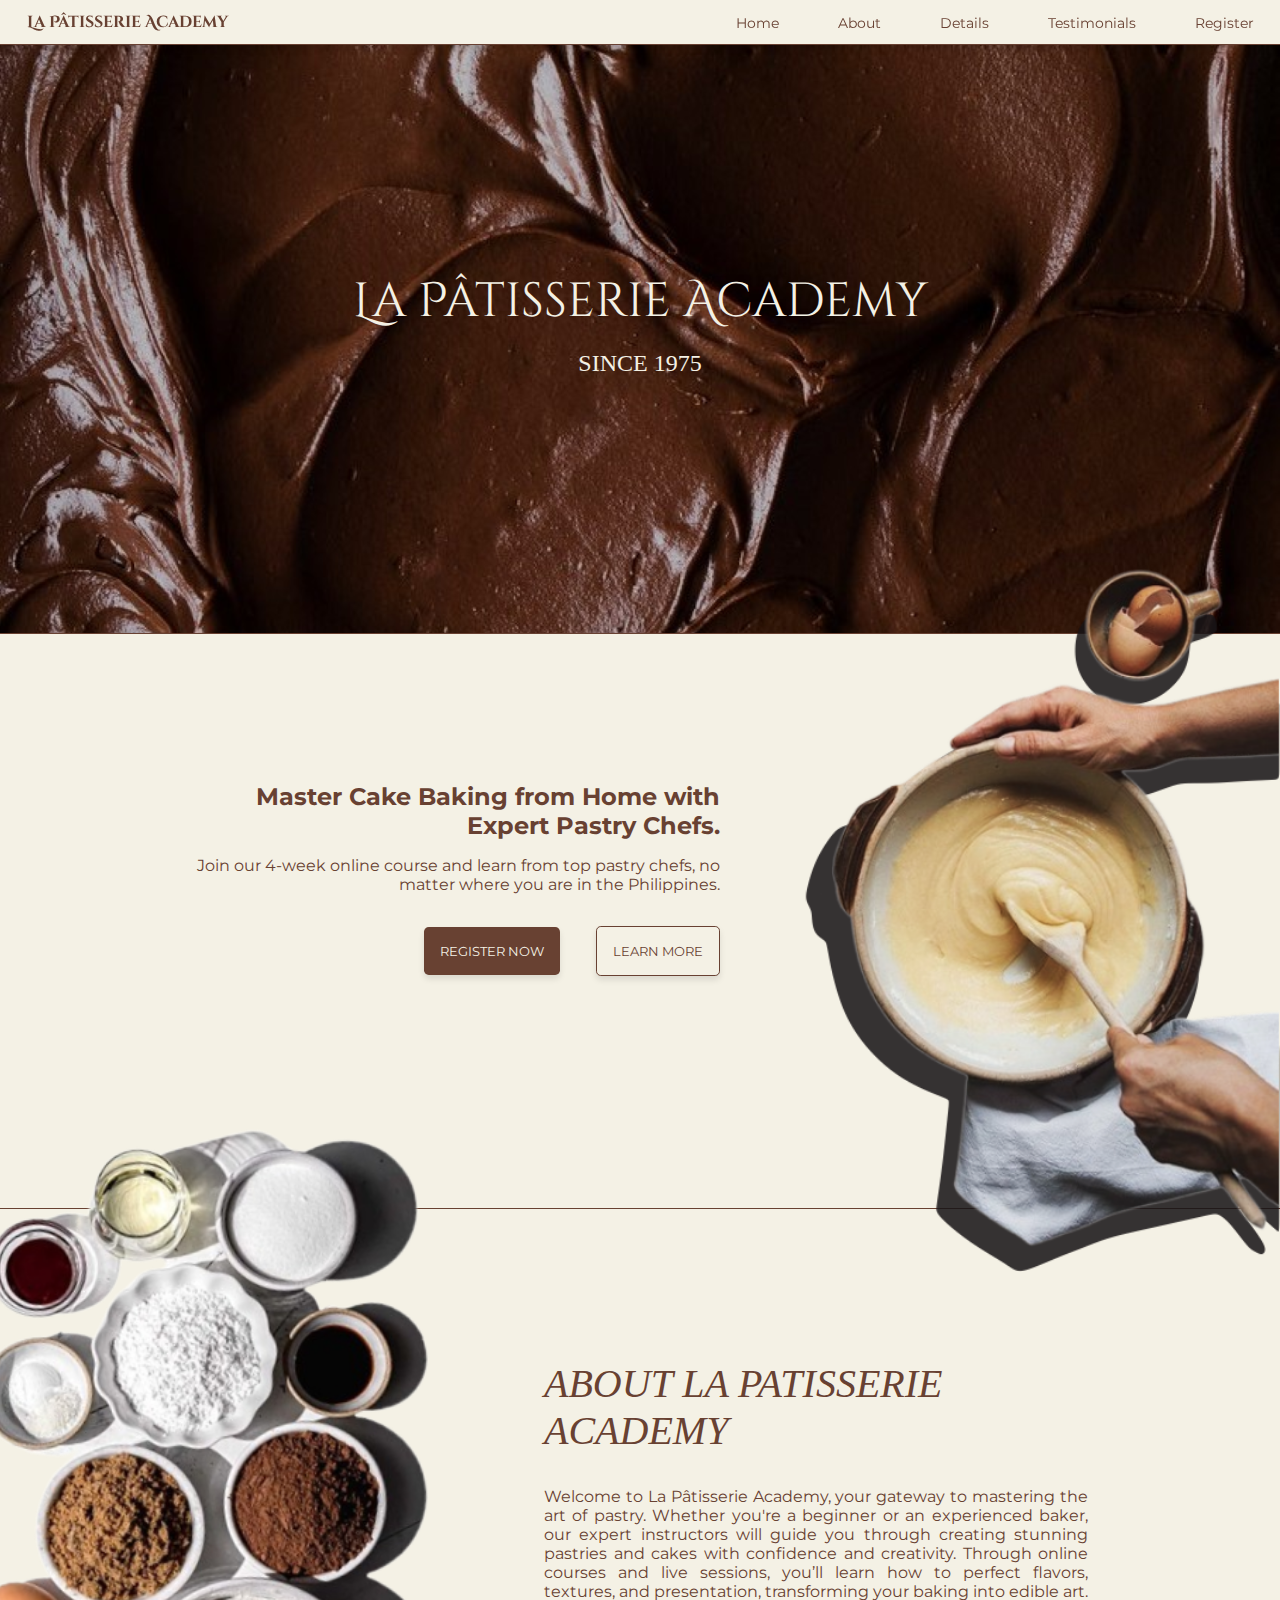
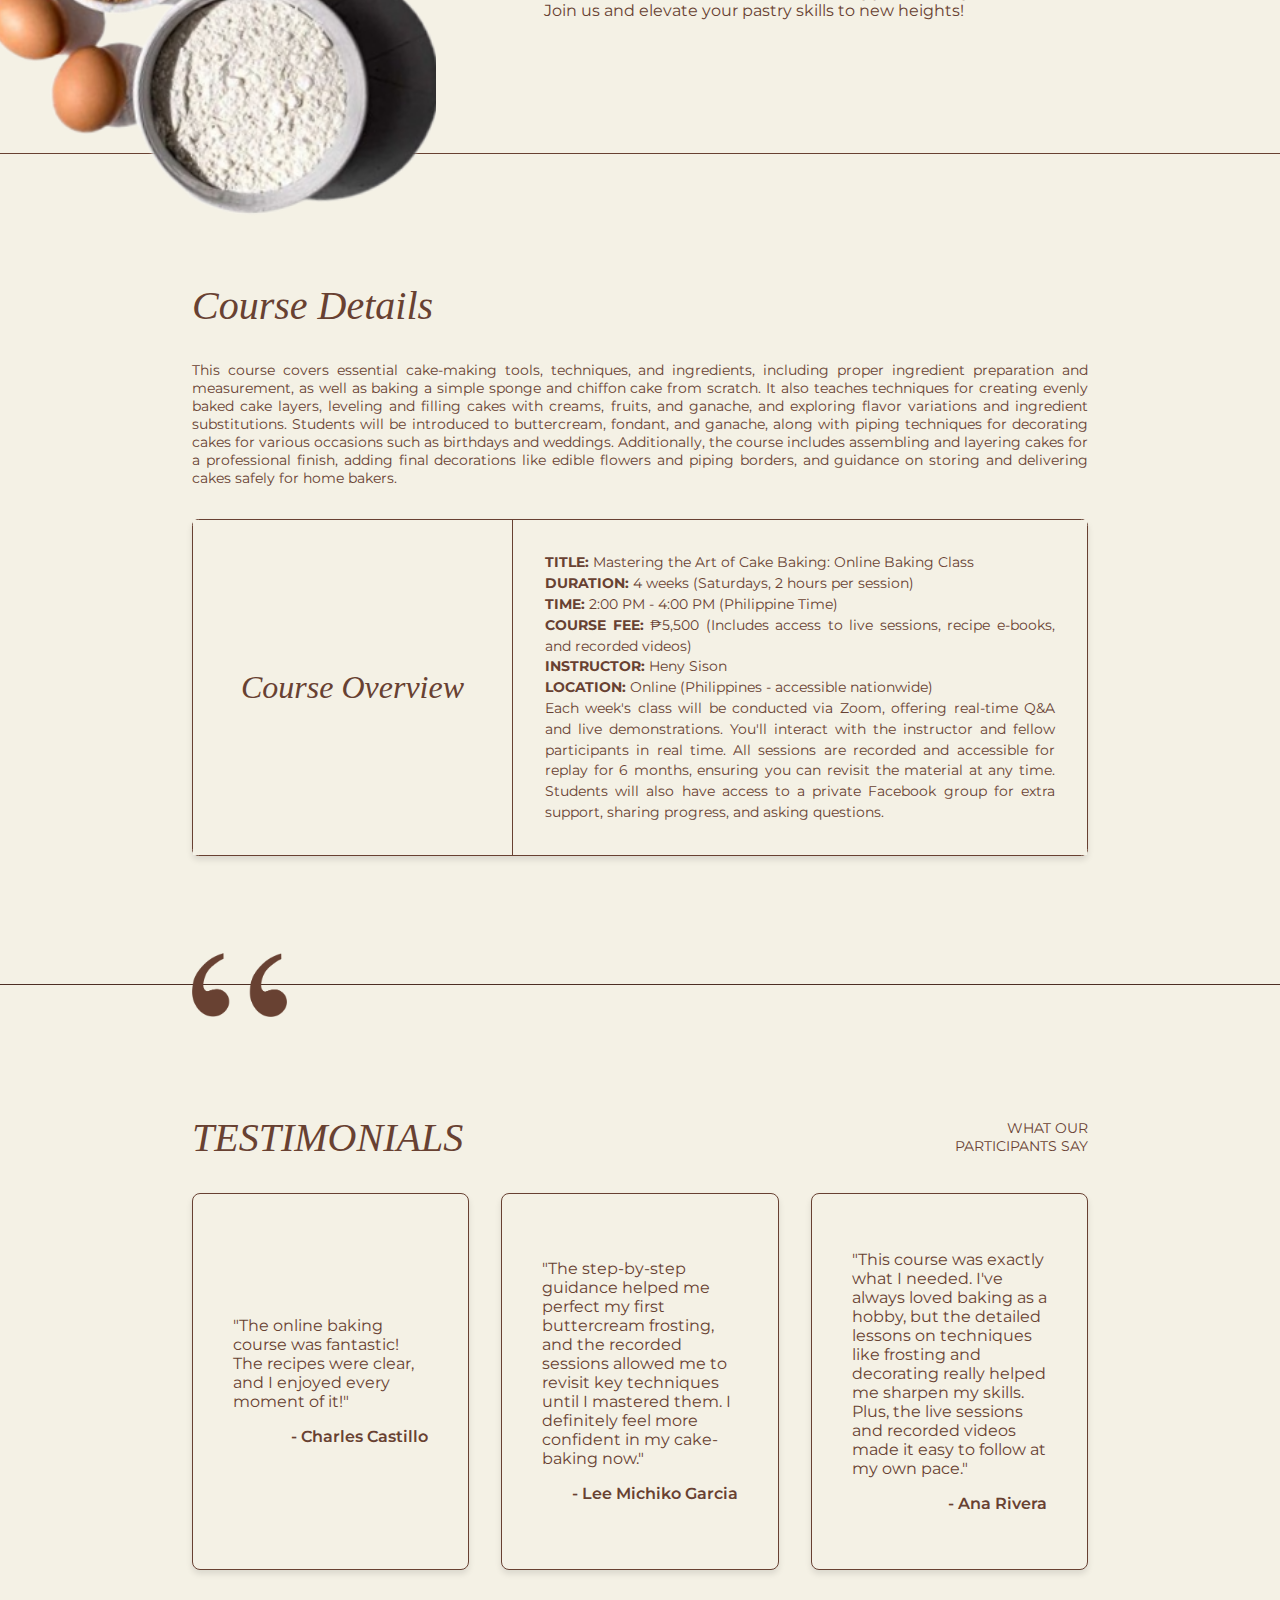
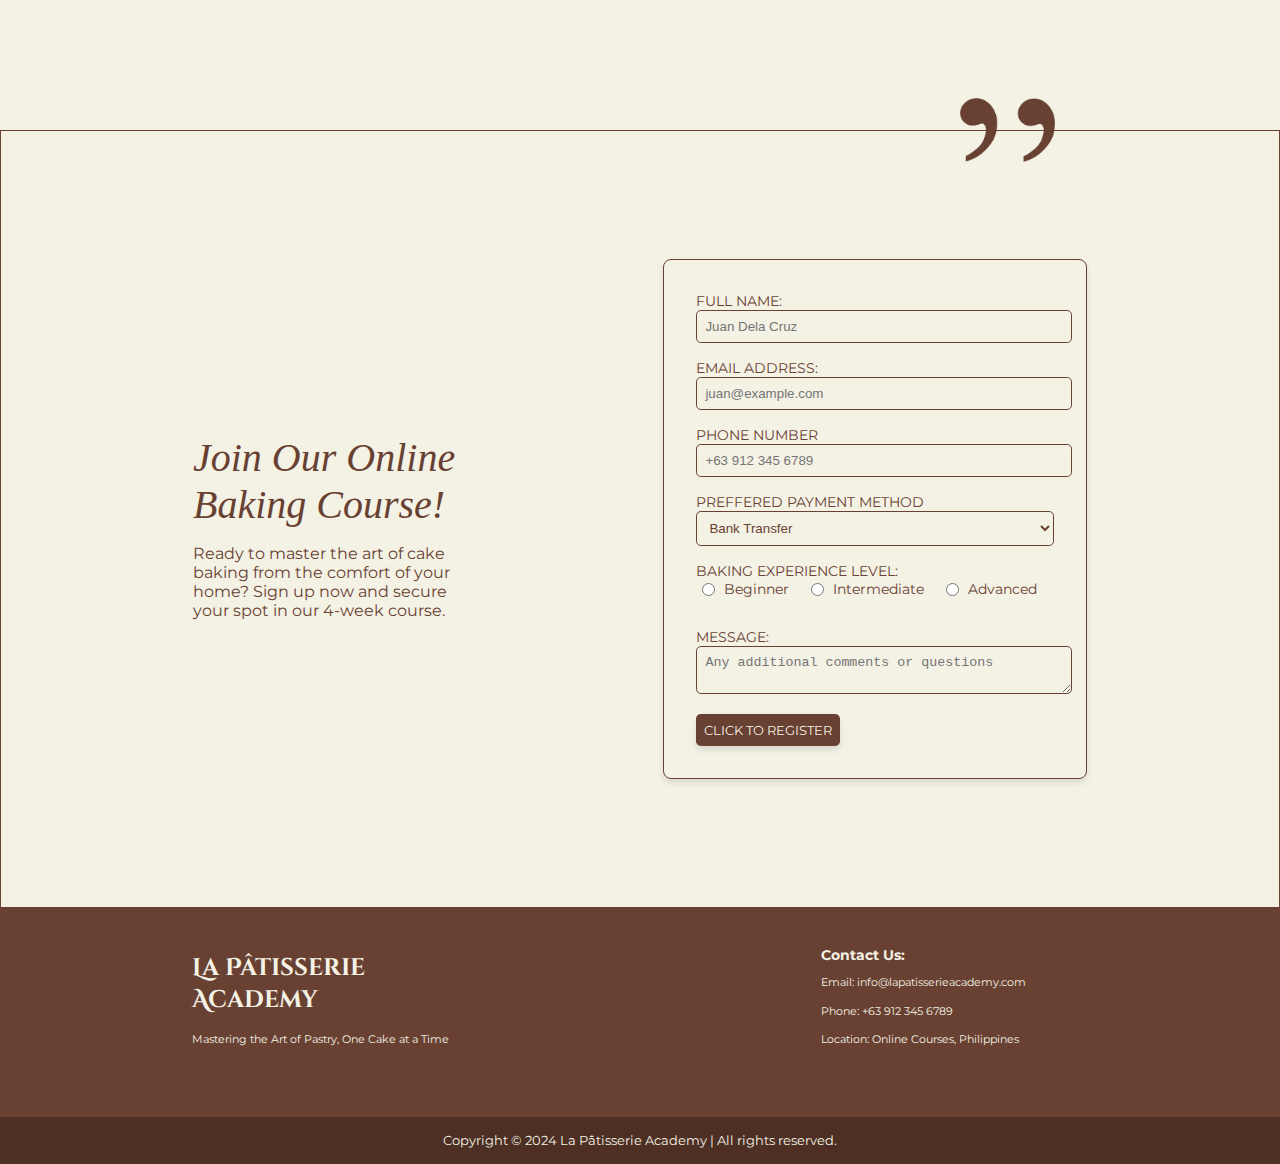
==== commit 2bf3c35a: "Course Details done" ====
--- a/index.html
+++ b/index.html
@@ -41,33 +41,23 @@
         </div>
         <div class="course-details">
             <h2>Course Details</h2>
-            <div class="course-details-right">
-                <div id="course-overview">
+            <p>This course covers essential cake-making tools, techniques, and ingredients, including proper ingredient preparation and measurement, as well as baking a simple sponge and chiffon cake from scratch. It also teaches techniques for creating evenly baked cake layers, leveling and filling cakes with creams, fruits, and ganache, and exploring flavor variations and ingredient substitutions. Students will be introduced to buttercream, fondant, and ganache, along with piping techniques for decorating cakes for various occasions such as birthdays and weddings. Additionally, the course includes assembling and layering cakes for a professional finish, adding final decorations like edible flowers and piping borders, and guidance on storing and delivering cakes safely for home bakers.</p>
+            <div class="course-details-container">
+                <div class="course-overview">
+                    <h3>Course Overview</h3>
+                    <p></p>
+                </div>
+                <div class="course-details-content">
                     <p><strong>TITLE:</strong> Mastering the Art of Cake Baking: Online Baking Class</p>
                     <p><strong>DURATION:</strong> 4 weeks (Saturdays, 2 hours per session)</p>
                     <p><strong>TIME:</strong> 2:00 PM - 4:00 PM (Philippine Time)</p>
                     <p><strong>COURSE FEE:</strong> ₱5,500 (Includes access to live sessions, recipe e-books, and recorded videos)</p>
                     <p><strong>INSTRUCTOR:</strong> Heny Sison</p>
                     <p><strong>LOCATION:</strong> Online (Philippines - accessible nationwide)</p>
-                    <p>Each week’s class will be conducted via Zoom, offering real-time Q&A and live demonstrations. You’ll interact with the instructor and fellow participants in real time. All sessions are recorded and accessible for replay for 6 months, ensuring you can revisit the material at any time. Students will also have access to a private Facebook group for extra support, sharing progress, and asking questions.</p>
-                </div>
-                <div class="course-table-2">
-                    <h3>Week 1 Class Coverage:</h3>
-                    <p>Introduction to essential cake-making tools, techniques, and ingredients. Proper ingredient preparation and measurement. Baking a simple sponge and chiffon cake from scratch.</p>
-                </div class="course-table-3">
-                    <h3>Week 2 Class Coverage:</h3>
-                    <p>Techniques for creating evenly baked cake layers. Leveling and filling cakes with creams, fruits, and ganache. Flavor variations and ingredient substitutions.</p>
-                </div>
-                <div class="course-table-4">
-                    <h3>Week 3 Class Coverage:</h3>
-                    <p>Introduction to buttercream, fondant, and ganache. Piping techniques for decorating cakes. Decorating cakes for various occasions (birthdays, weddings).</p>
-                </div>
-                <div class="course-table-5">
-                    <h3>Week 4 Class Coverage:</h3>
-                    <p>Assembling and layering cakes for a professional finish. Adding final decorations like edible flowers and piping borders. Storing and delivering cakes safely (for home bakers).</p>
+                    <p>Each week's class will be conducted via Zoom, offering real-time Q&A and live demonstrations. You'll interact with the instructor and fellow participants in real time. All sessions are recorded and accessible for replay for 6 months, ensuring you can revisit the material at any time. Students will also have access to a private Facebook group for extra support, sharing progress, and asking questions.</p>
                 </div>
             </div>
-        </div>    
+        </div>
         <section class="testimonials-section">
             <img id="quotation-1" src="images/quotation-1.png" alt="Quotation Mark">
             <div id="testimonial-title">
@@ -141,4 +131,4 @@
         
         <div class="copyright">Copyright © 2024 La Pâtisserie Academy | All rights reserved.</div>
 </body>
-</html>
+</html>--- a/styles.css
+++ b/styles.css
@@ -21,6 +21,8 @@
     border-bottom: solid 1px #684132;
     margin: 0;
     padding: 0.7rem;
+    box-shadow: 0 4px 6px rgba(0, 0, 0, 0.1);
+
 }
 #logo{
     font-weight: bold;
@@ -35,6 +37,7 @@
     flex: 1; 
     justify-content: flex-end;  
     z-index: 1000;
+
 }
 .navbar a {
     position: relative;
@@ -130,6 +133,8 @@
     color:#f4f1e5;
     border: none;
     border-radius: 0.3rem;
+    box-shadow: 0 4px 6px rgba(0, 0, 0, 0.1);
+
 }
 #learn-more-button{
     padding: 1rem;
@@ -137,6 +142,8 @@
     color:#684132;
     border: solid 1px #684132;
     border-radius: 0.3rem;
+    box-shadow: 0 4px 6px rgba(0, 0, 0, 0.1);
+
 }
 .about-section{
     display: flex;
@@ -191,7 +198,7 @@
     display: flex;
     background-color: #f4f1e5;
     color: #684132;
-    padding: 4rem 12rem;
+    padding: 8rem 12rem;
     align-items: center;
     border: solid 1px #684132;
     justify-content: space-between;
@@ -264,6 +271,8 @@
     border: none;
     border-radius: 0.3rem;
     font-family: "montserrat";
+    box-shadow: 0 4px 6px rgba(0, 0, 0, 0.1);
+
 }
 
 .footer {
@@ -392,4 +401,69 @@
     text-align: right;
     color: #684132;
     font-weight: 600;
+}
+
+.course-details {
+    padding: 8rem 12rem;
+}
+
+.course-details p {
+    font-size: 0.9rem;
+    text-align: justify;
+    padding-top: 2rem;
+    padding-bottom: 2rem;
+    margin: 0rem;
+}
+
+.course-details h2 {
+    font-family: "playfair display", serif;
+    font-size: 2.5rem;
+    font-weight: normal;
+    font-style: italic;
+    color: #684132;
+    margin: 0px;
+}
+
+.course-details-container {
+    display: flex;
+    border: 1px solid #684132;
+    justify-content: space-between;
+    border-radius: 0.4rem;    
+    box-shadow: 0 4px 6px rgba(0, 0, 0, 0.1);
+}
+
+.course-overview {
+    flex: 1;
+    background-color: #f4f1e5;
+    padding: 2rem;
+    border-right: 1px solid #684132;
+    display: flex;
+    align-items: center;
+    justify-content: center;
+}
+
+.course-overview h3 {
+    font-family: "playfair display", serif;
+    font-size: 2rem;
+    font-weight: normal;
+    font-style: italic;
+    color: #684132;
+    text-align: center;
+}
+
+.course-details-content {
+    flex: 2;
+    padding:2rem;
+    background-color: #f4f1e5;
+}
+
+.course-details-content p {
+    padding-top: 0rem;
+    padding-bottom: 0rem;
+    text-align: justify;
+    line-height: 1.3rem;
+}
+
+.course-details-content p:last-child {
+    margin-bottom: 0;
 }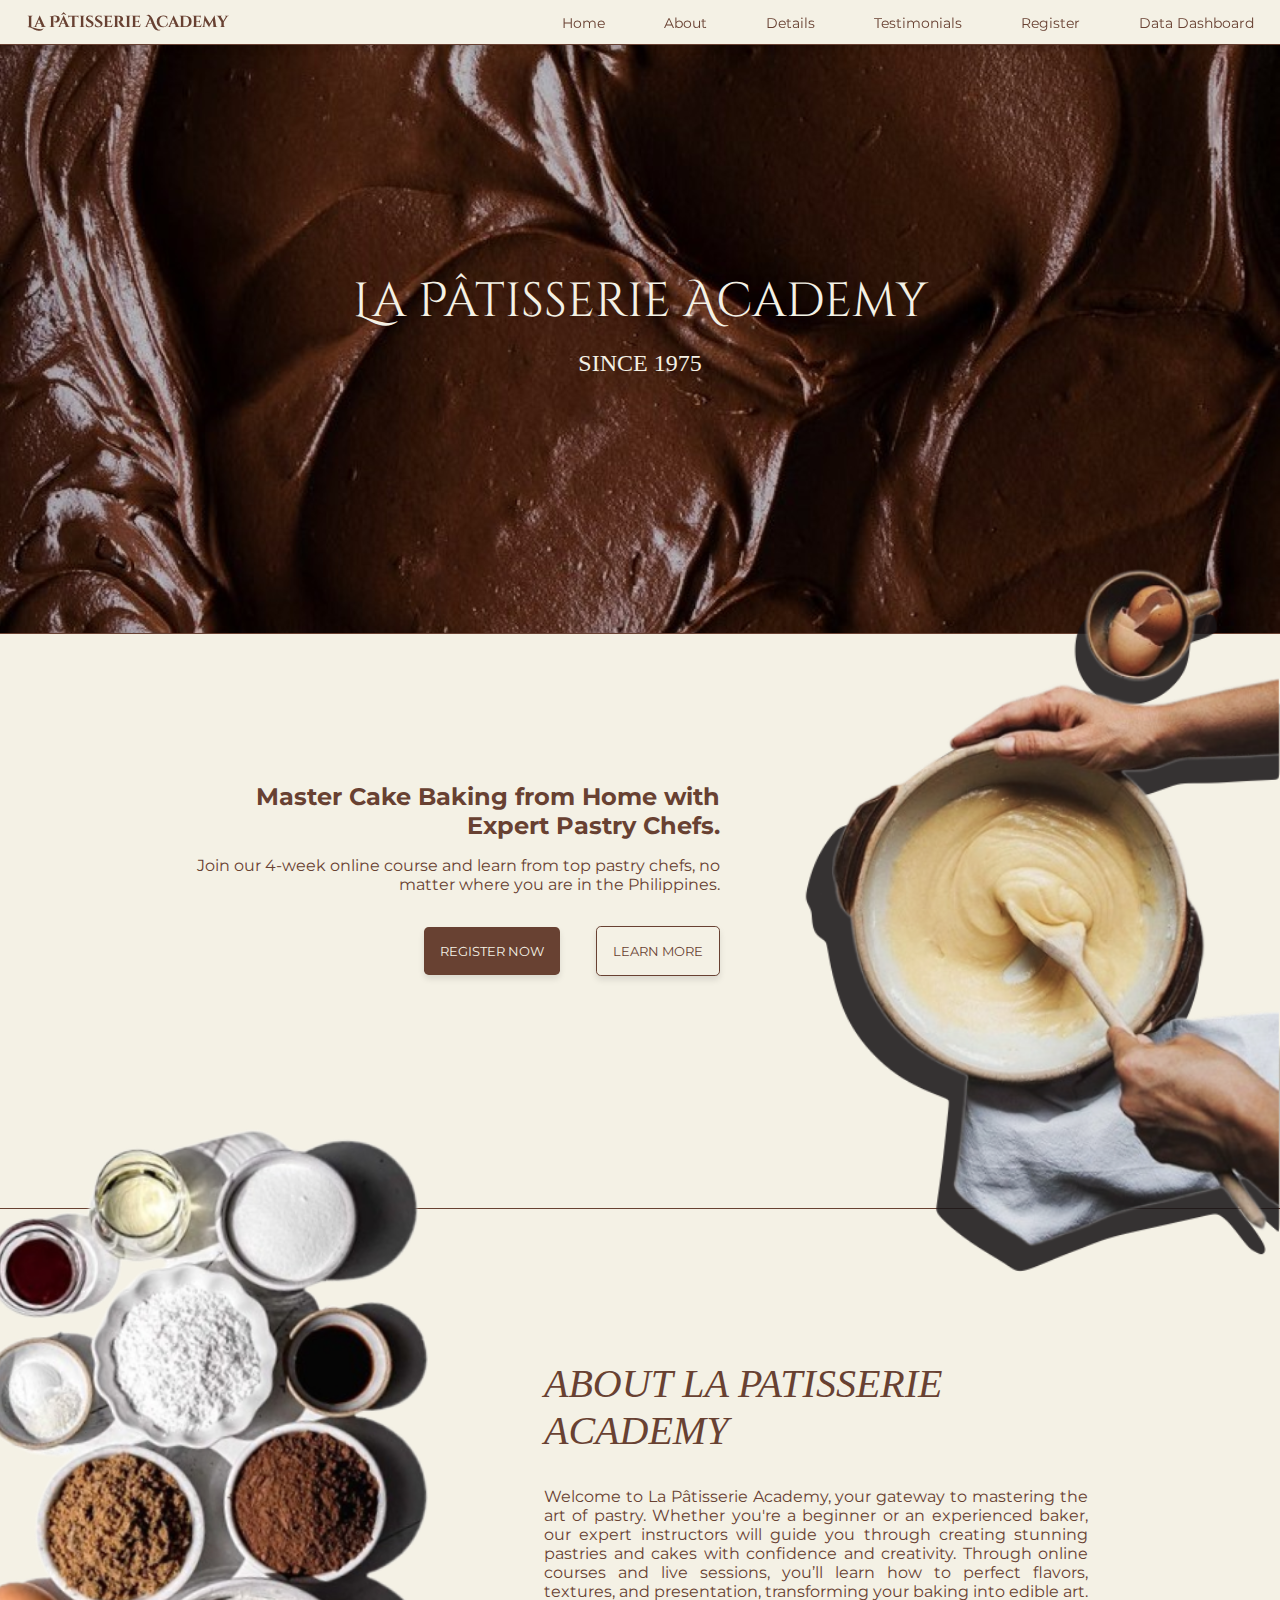
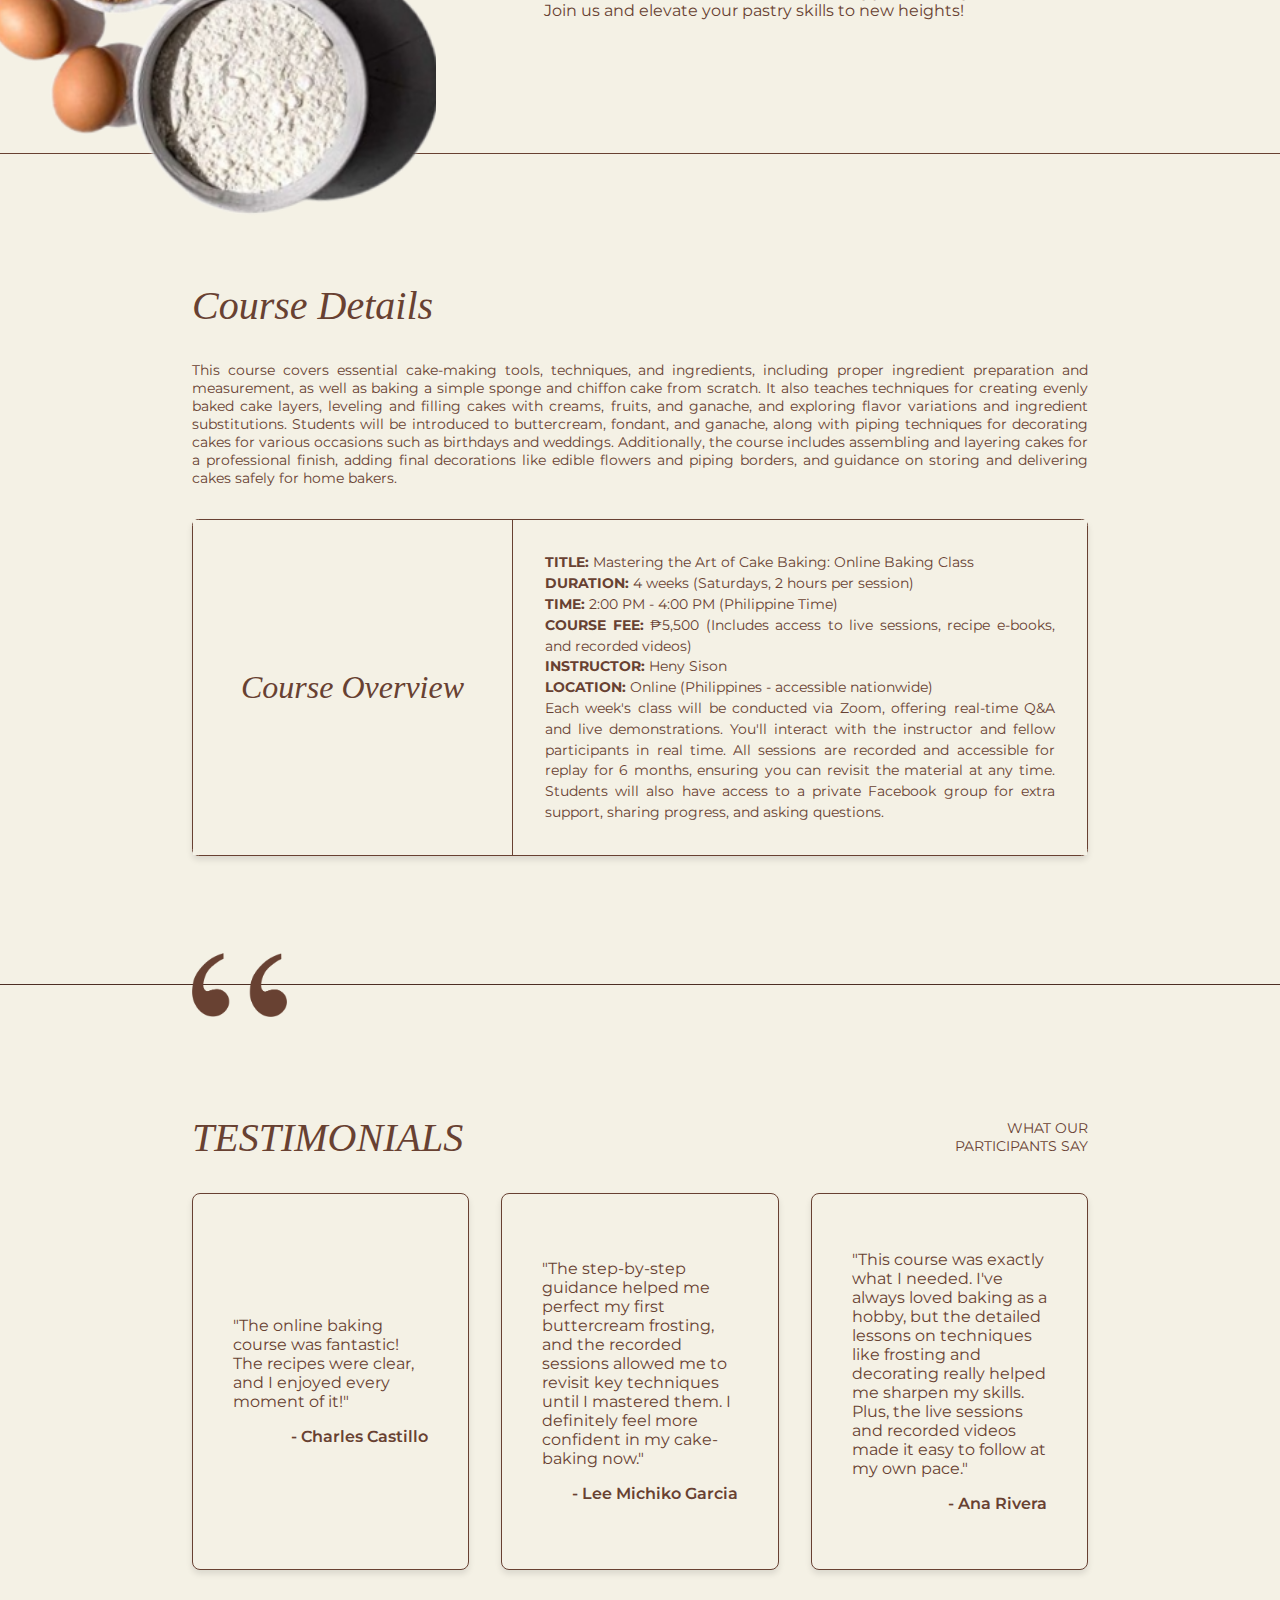
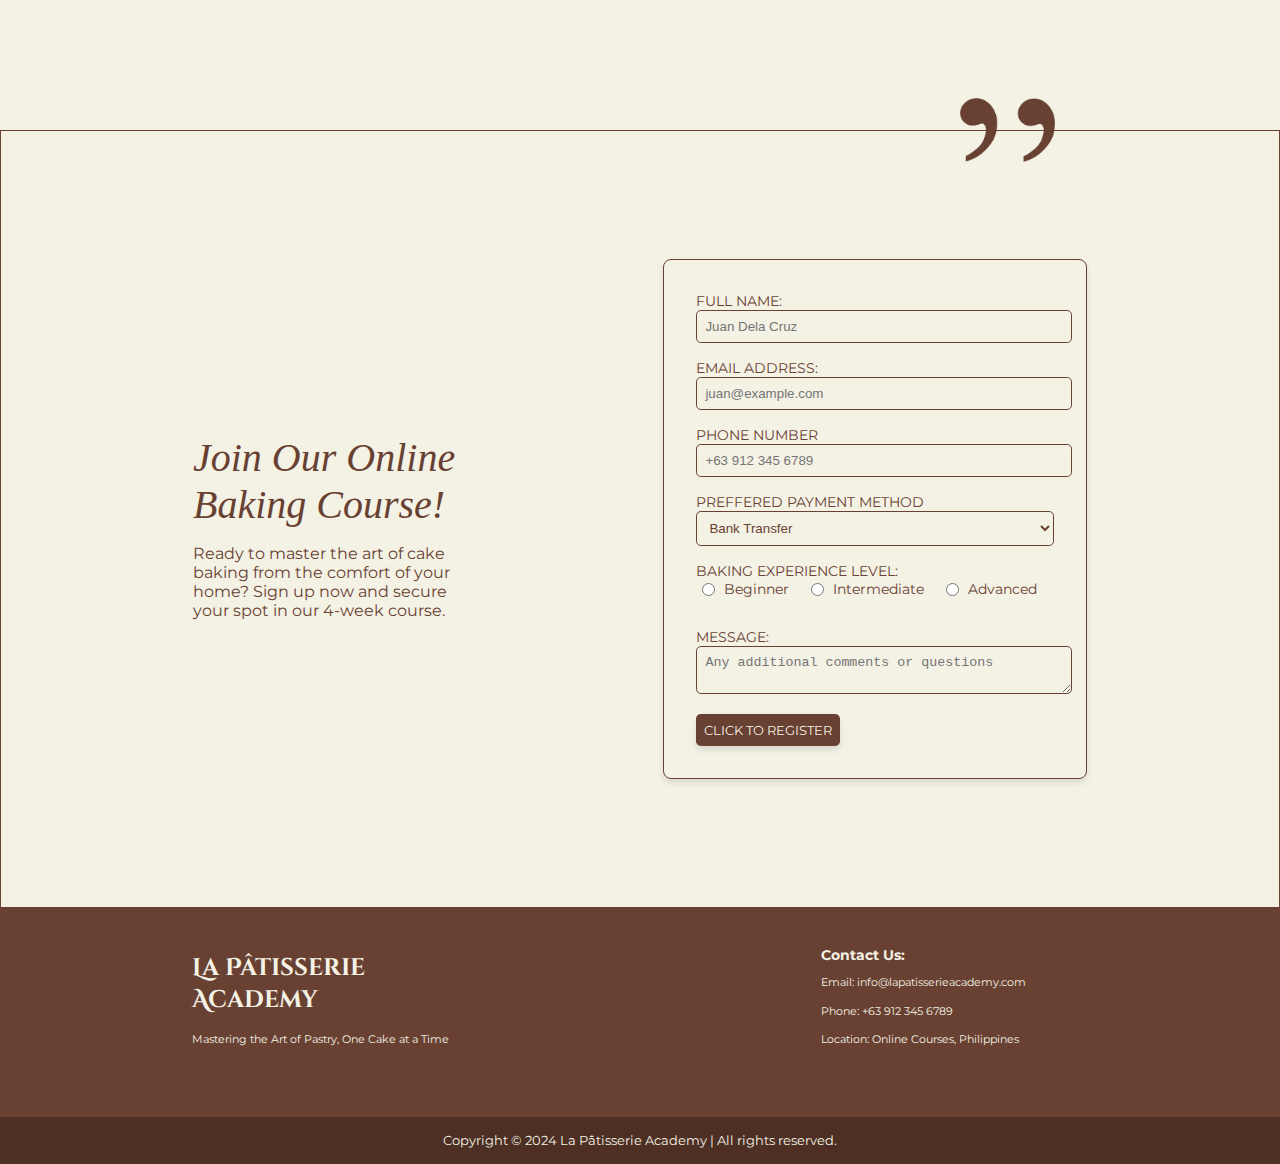
==== commit 4cedf184: "Trial of Dashboard Link" ====
--- a/index.html
+++ b/index.html
@@ -14,12 +14,13 @@
             <a href="#home">Home</a>
             <a href="#about">About</a>
             <a href="#details">Details</a>
-            <a href="#testimonials">Testimonials</a>
-            <a href="#register">Register</a>
-        </div>
+            <a href="#testimonials-section">Testimonials</a>
+            <a href="#registration-section">Register</a>
+            <a href="dashboard.html">Data Dashboard</a>
+        </nav>
     </div>
     <section>
-        <div class="intro">
+        <div id="home" class="intro">
             <h1 class="cinzel">La Pâtisserie Academy</h1>
             <p>SINCE 1975</p>
         </div>
@@ -32,14 +33,14 @@
             </div>
             <img src="images/hero-img-trial.png" alt="Picture of cake-making">
         </div>
-        <div class="about-section">
+        <div id="about" class="about-section">
             <img src="images/about-section-rm-bg.png" alt="Photo of Baking materials">
             <div class="about-section-right">
                 <h2>ABOUT LA PATISSERIE ACADEMY</h2>
                 <p>Welcome to La Pâtisserie Academy, your gateway to mastering the art of pastry. Whether you're a beginner or an experienced baker, our expert instructors will guide you through creating stunning pastries and cakes with confidence and creativity. Through online courses and live sessions, you’ll learn how to perfect flavors, textures, and presentation, transforming your baking into edible art. Join us and elevate your pastry skills to new heights!</p>
             </div>
         </div>
-        <div class="course-details">
+        <div id="details" class="course-details">
             <h2>Course Details</h2>
             <p>This course covers essential cake-making tools, techniques, and ingredients, including proper ingredient preparation and measurement, as well as baking a simple sponge and chiffon cake from scratch. It also teaches techniques for creating evenly baked cake layers, leveling and filling cakes with creams, fruits, and ganache, and exploring flavor variations and ingredient substitutions. Students will be introduced to buttercream, fondant, and ganache, along with piping techniques for decorating cakes for various occasions such as birthdays and weddings. Additionally, the course includes assembling and layering cakes for a professional finish, adding final decorations like edible flowers and piping borders, and guidance on storing and delivering cakes safely for home bakers.</p>
             <div class="course-details-container">
@@ -58,7 +59,7 @@
                 </div>
             </div>
         </div>
-        <section class="testimonials-section">
+        <section id="testimonials-section" class="testimonials-section">
             <img id="quotation-1" src="images/quotation-1.png" alt="Quotation Mark">
             <div id="testimonial-title">
                 <h2>TESTIMONIALS</h2>
--- a/styles.css
+++ b/styles.css
@@ -4,6 +4,8 @@
     color: #684132;
     font-family: "montserrat";
 }
+
+/* Main Page */
 
 .cinzel {
     font-family: "cinzel decorative";
@@ -57,7 +59,7 @@
     top: 100%;
     left: 0;
     width: 0;
-    height: 1px;
+    height: 0.8px;
     background: #684132;
     transition: 0.3s;
 }
@@ -466,4 +468,6 @@
 
 .course-details-content p:last-child {
     margin-bottom: 0;
-}+}
+
+/* Dashboard Page */